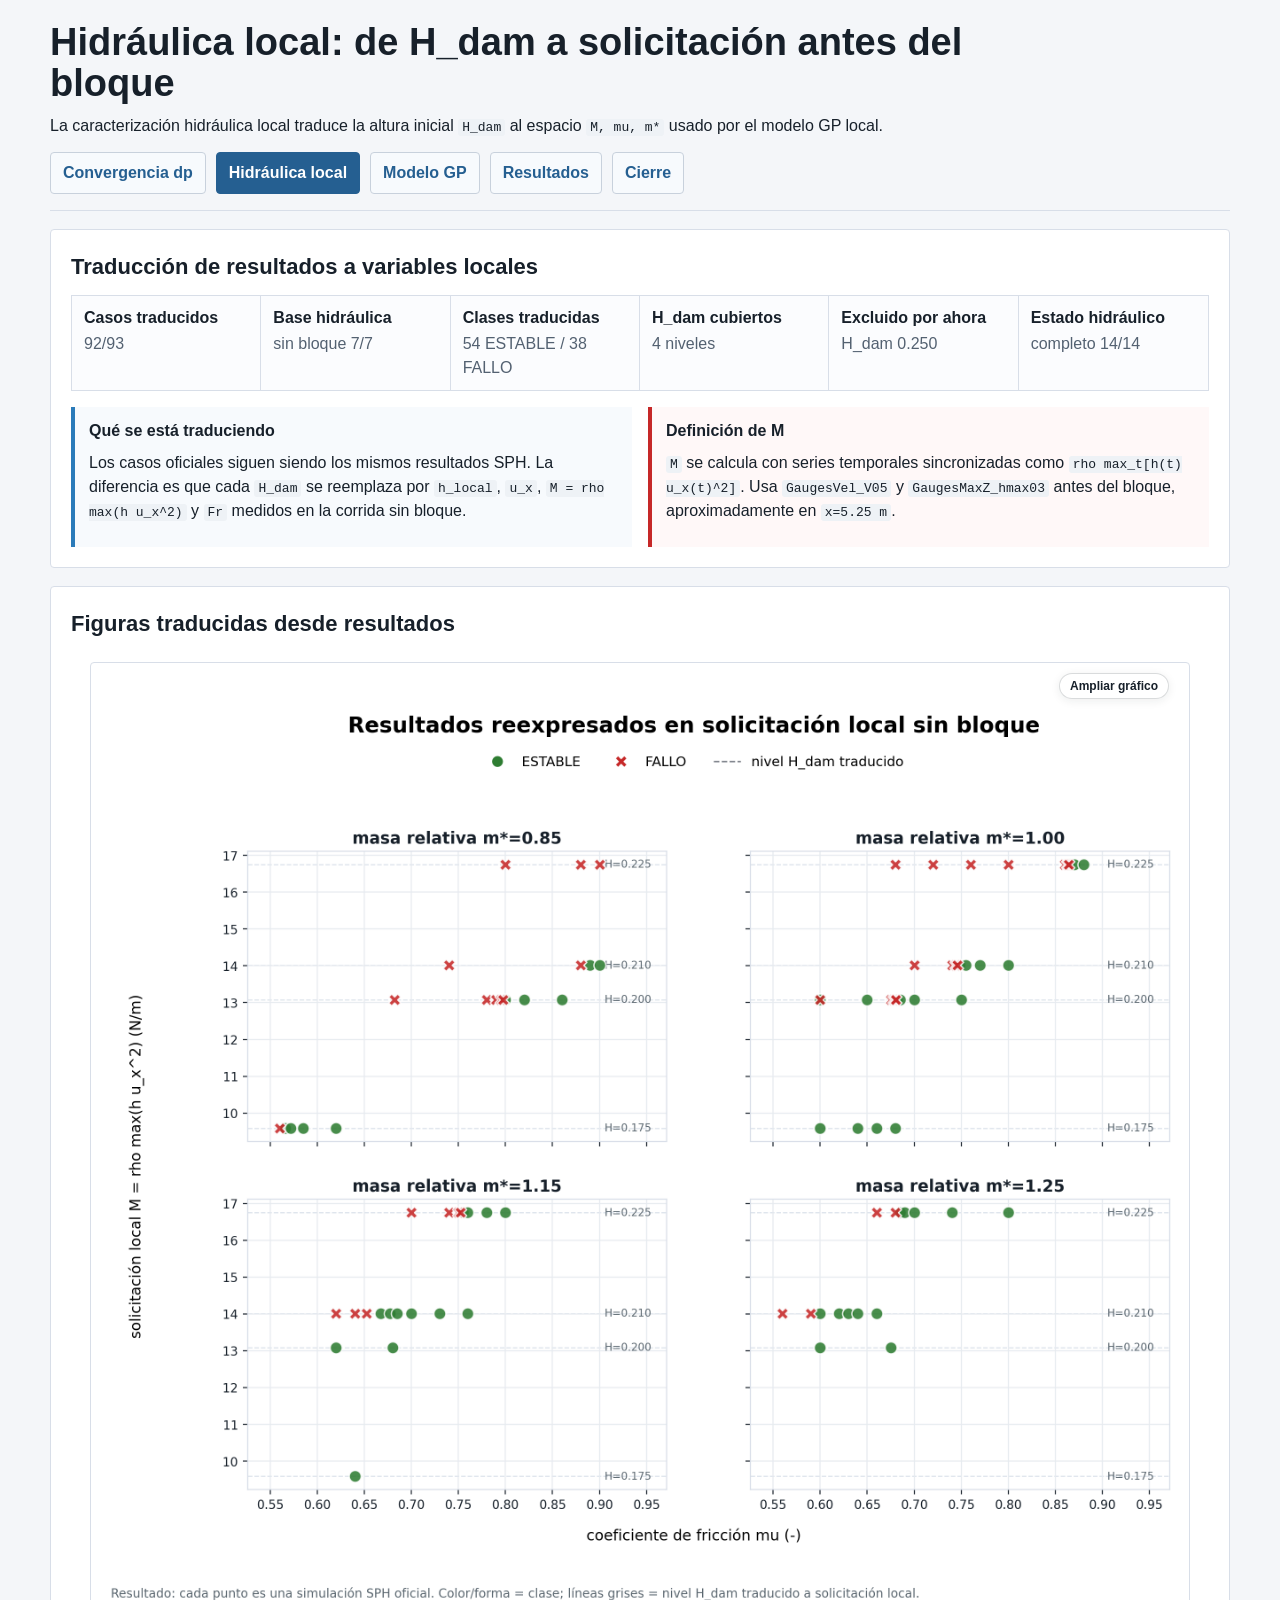
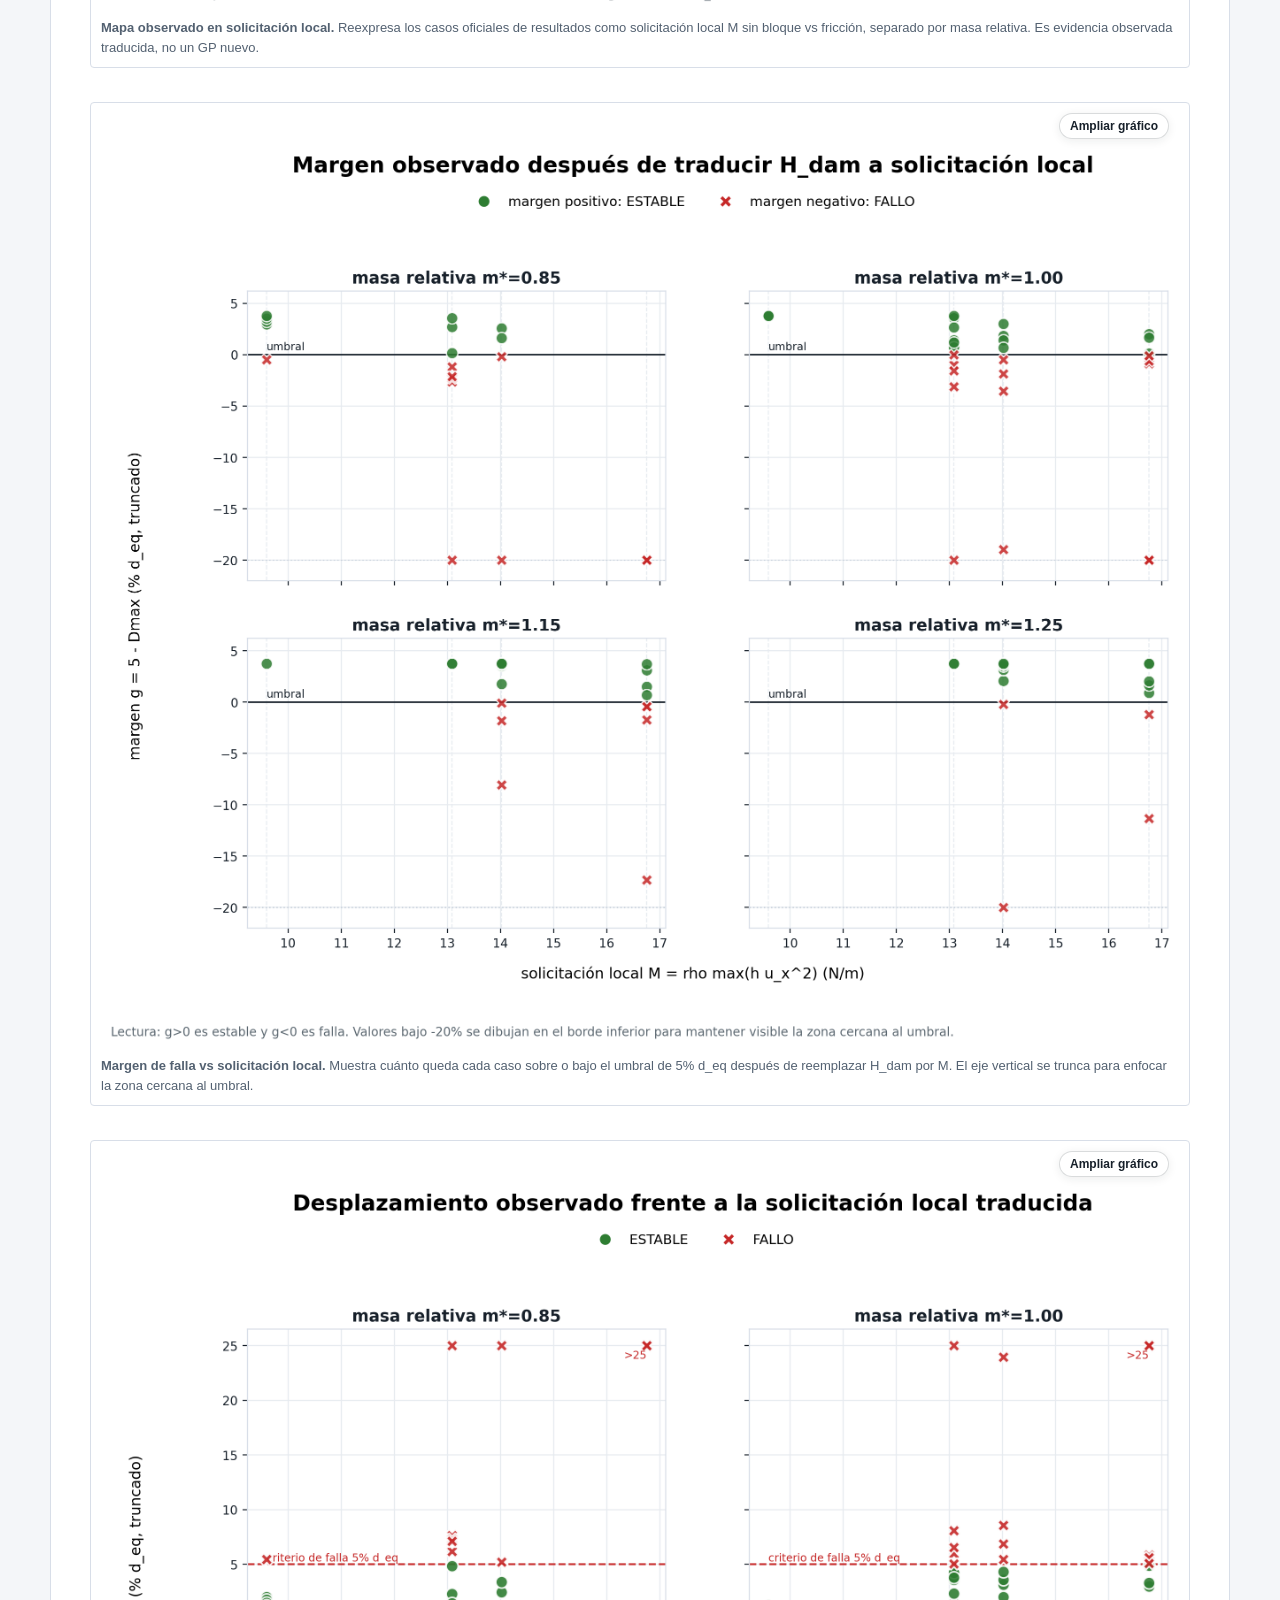
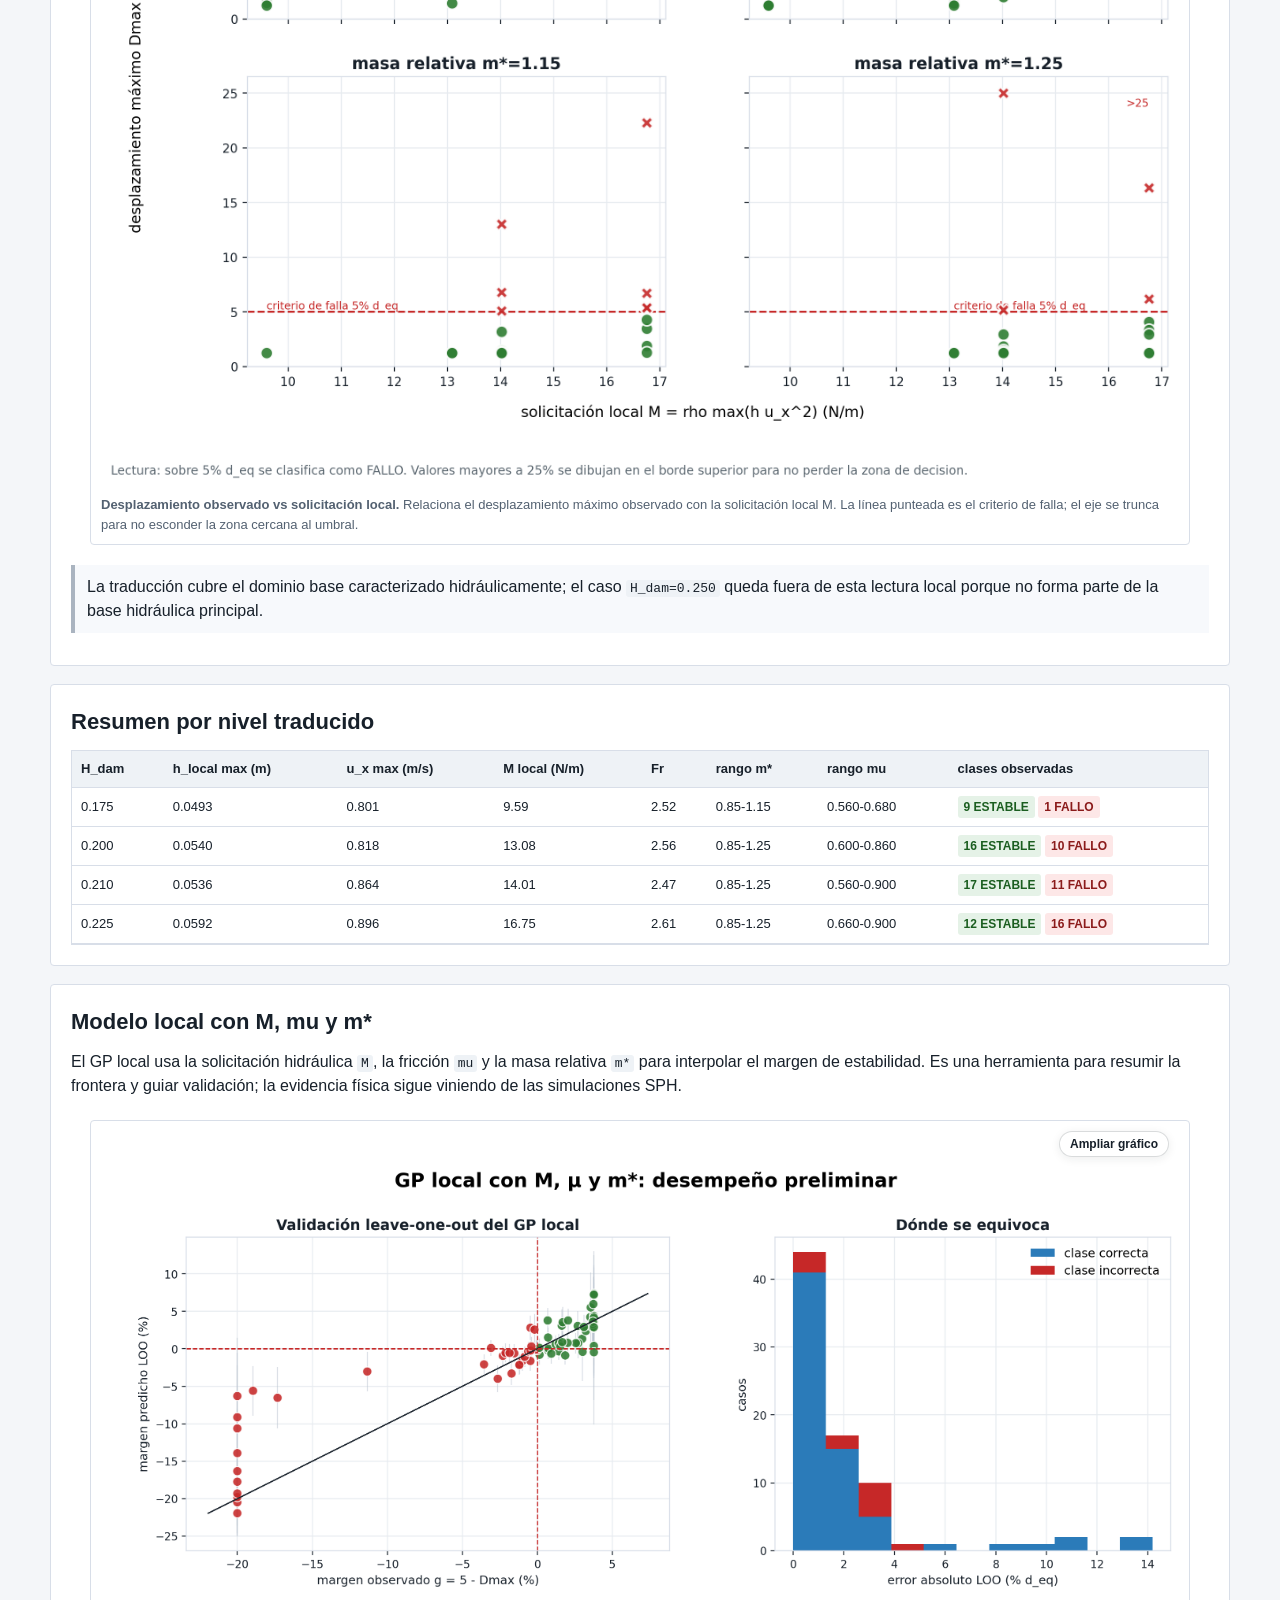
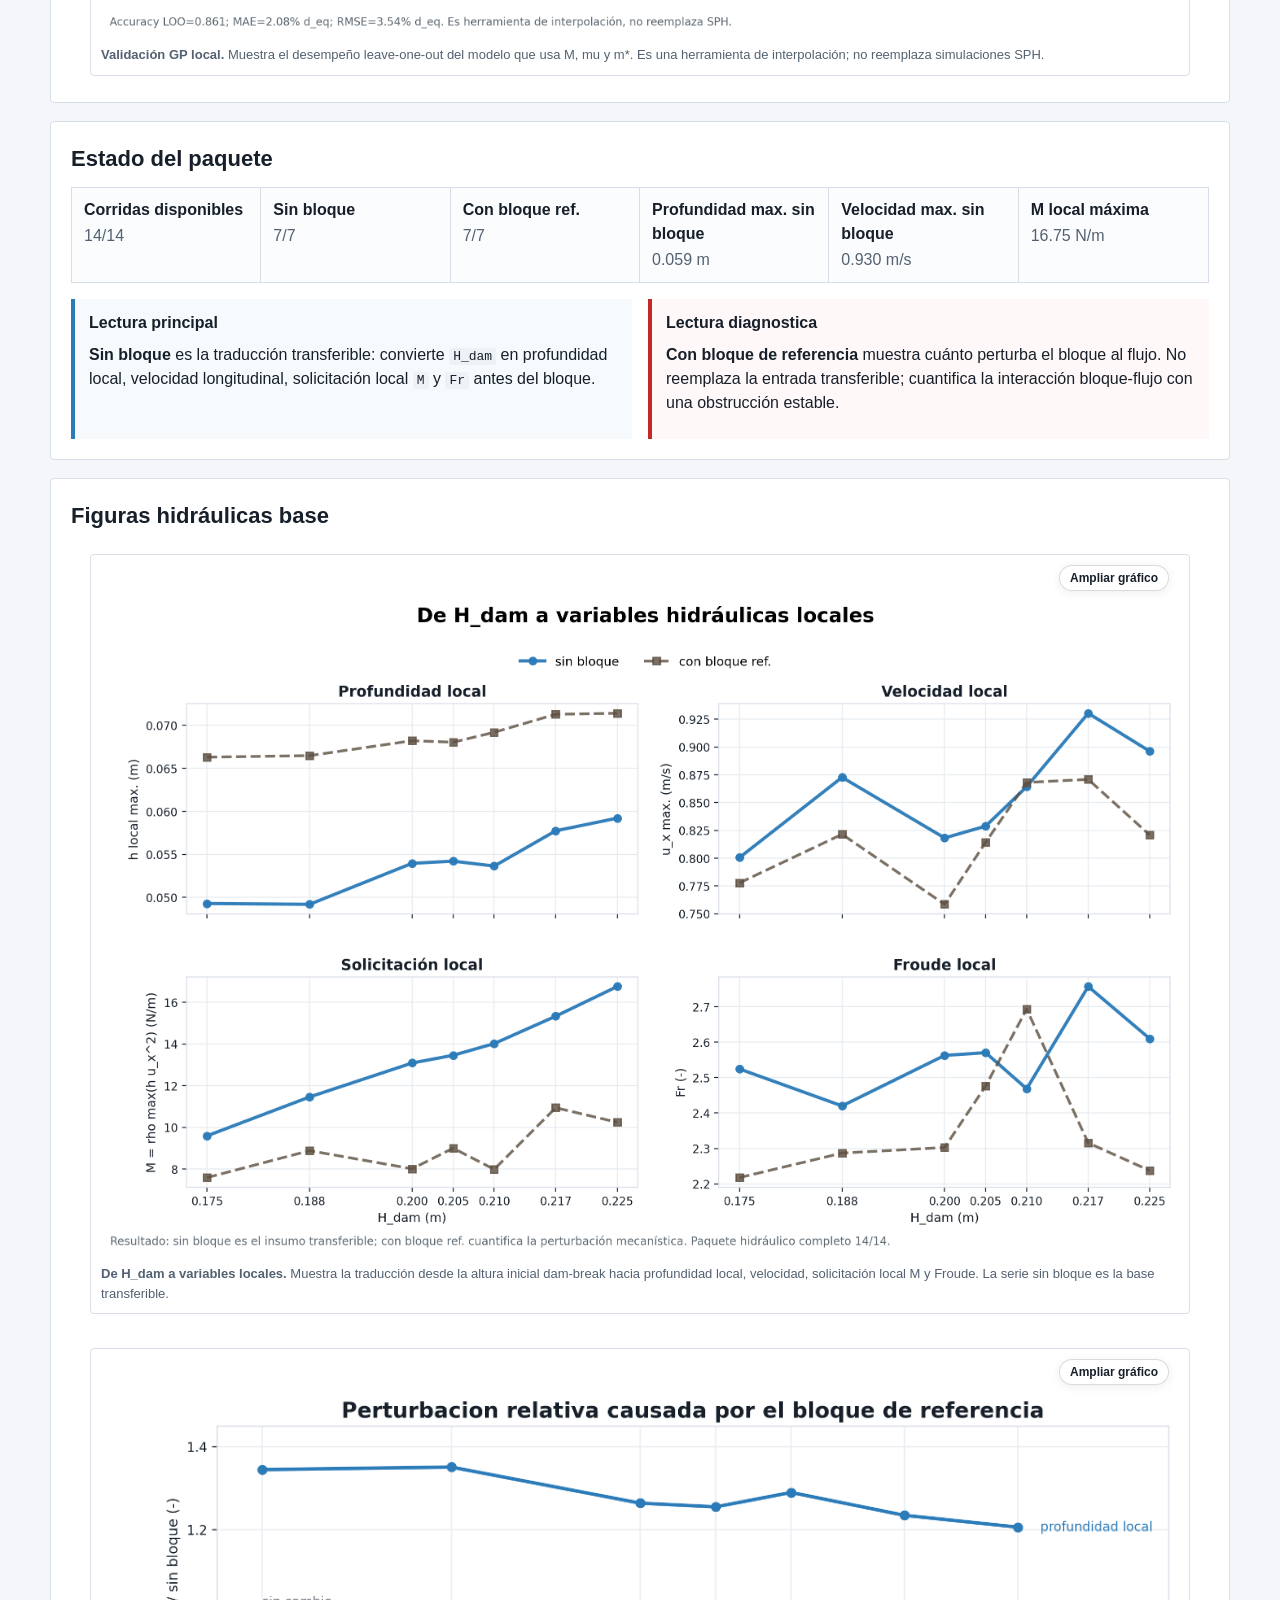
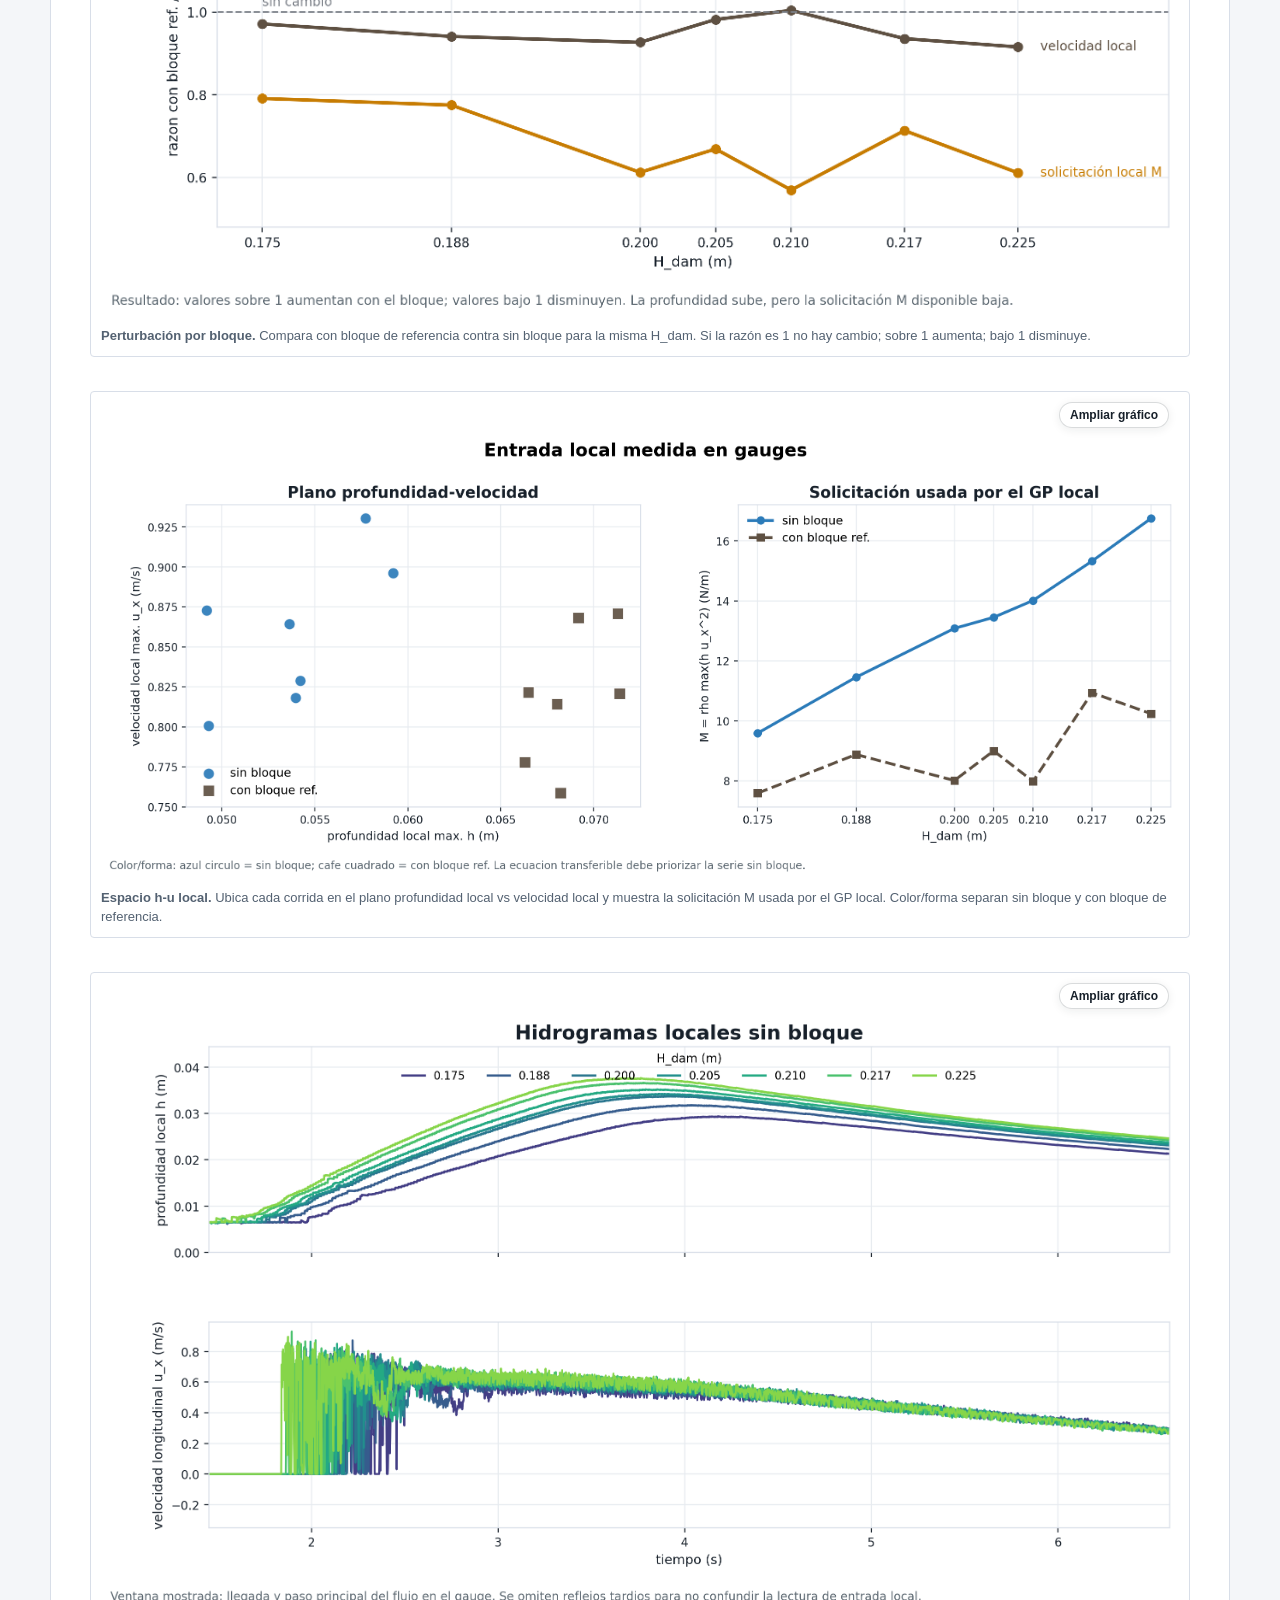
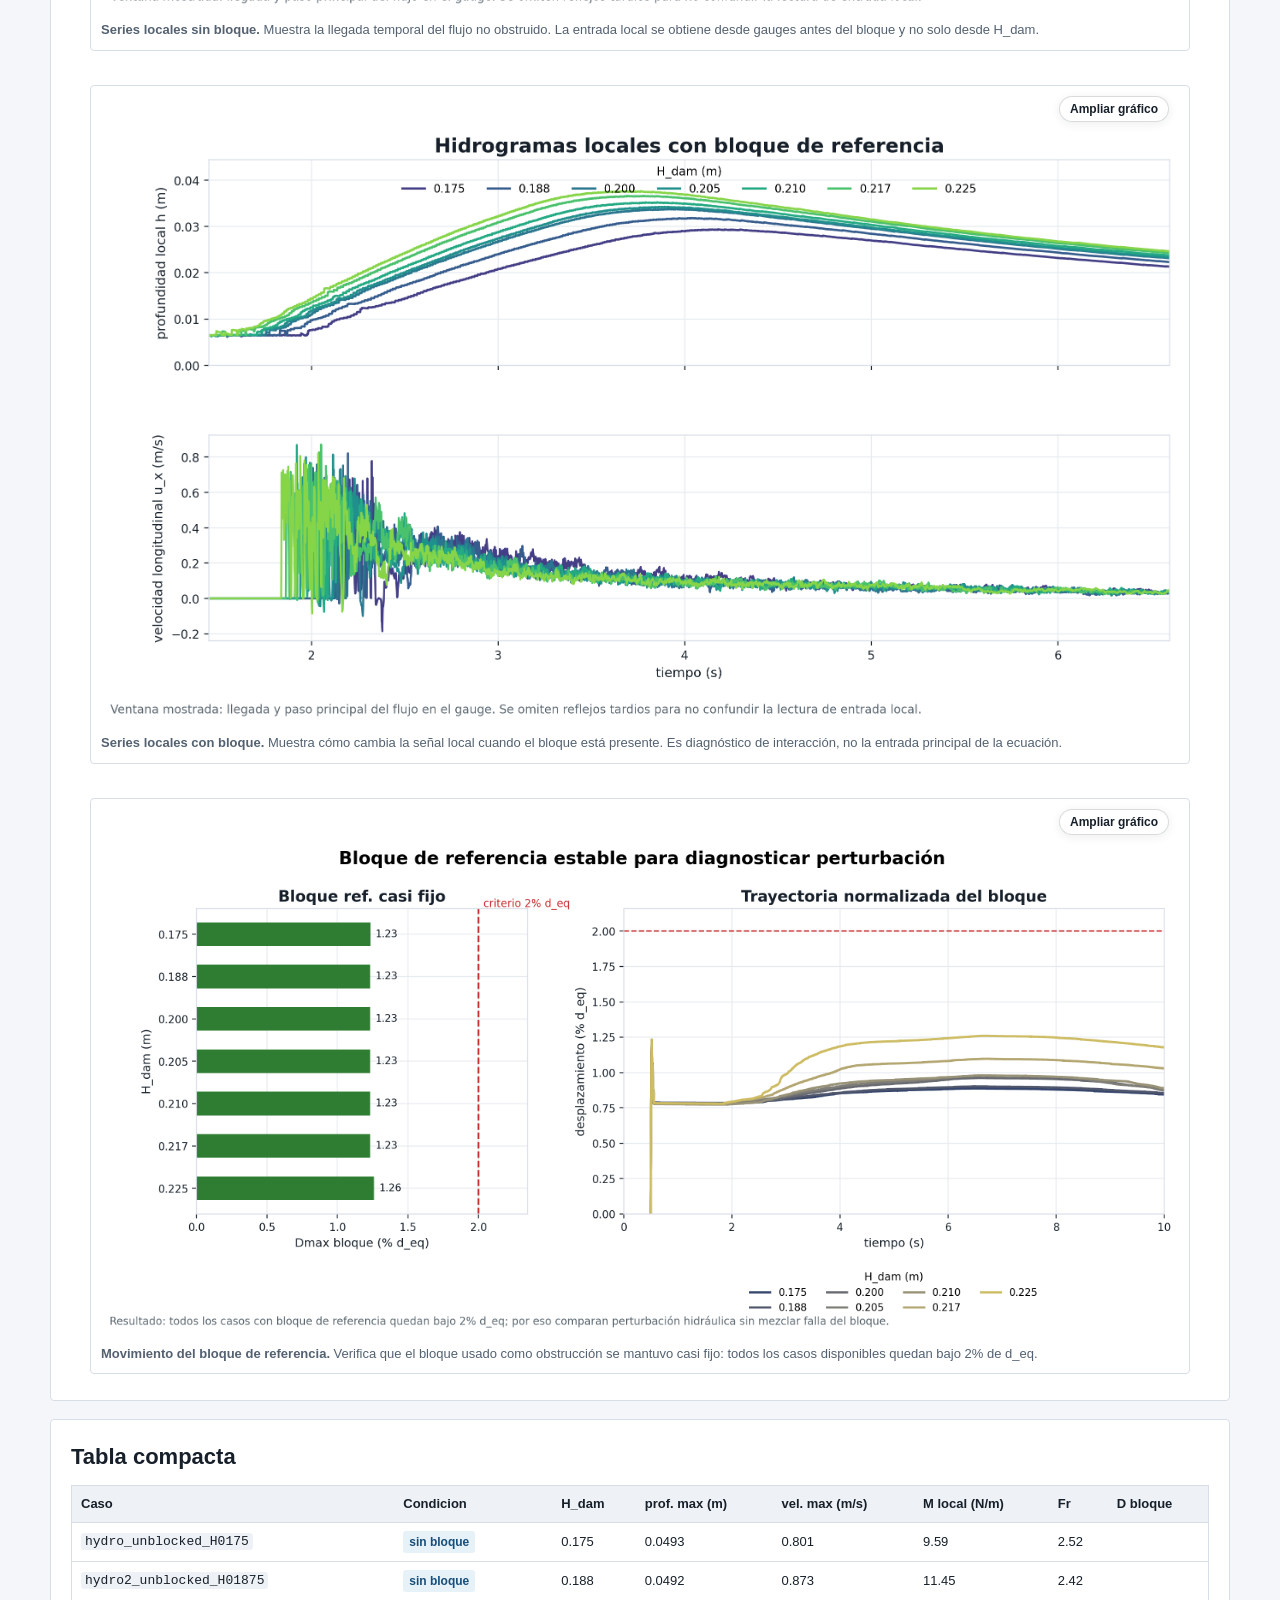
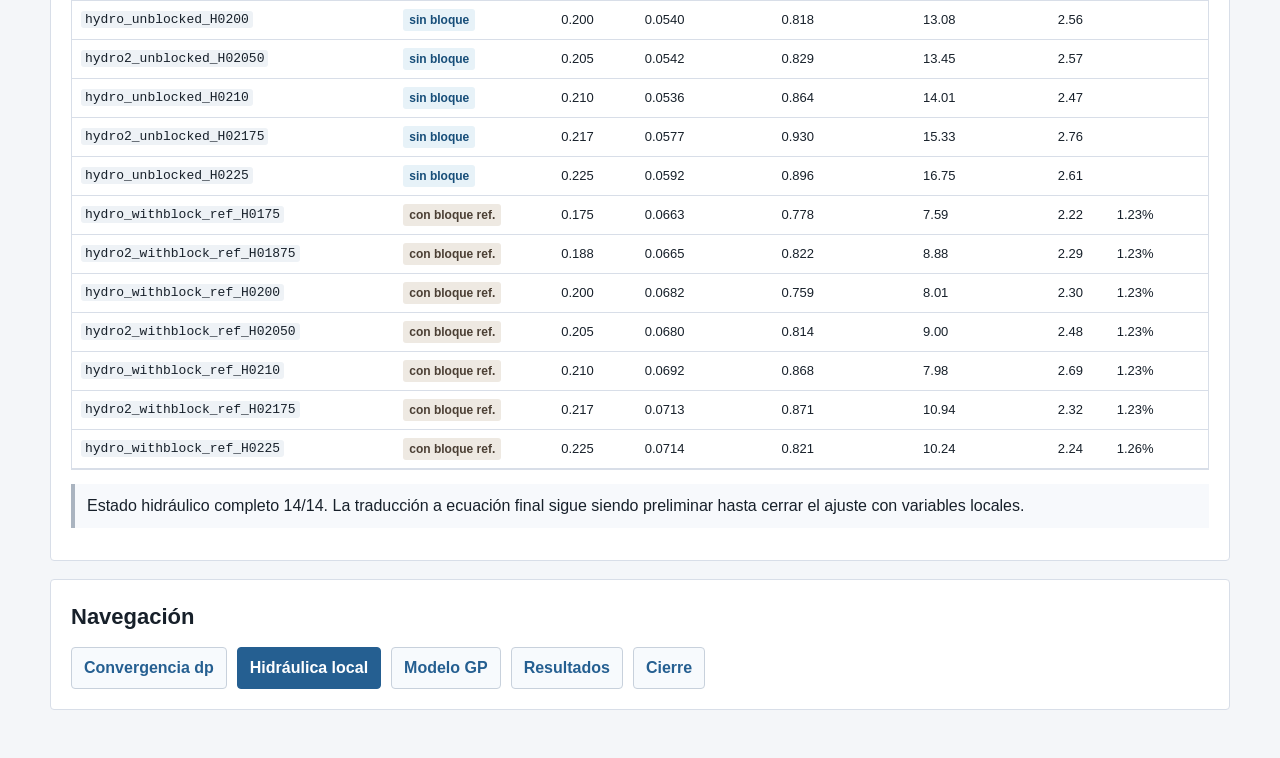
==== hidraulica-preliminar/index.html @ ed5e88a8 "Add dedicated GP model page" ====
<!doctype html>
<html lang="es">
<head>
  <meta charset="utf-8">
  <meta name="viewport" content="width=device-width, initial-scale=1">
  <title>Hidráulica local preliminar</title>
  <link rel="stylesheet" href="styles.css">
</head>
<body>
<main class="page">
  <header class="top">
    <h1>Hidráulica local: de H_dam a solicitación antes del bloque</h1>
    <p>La caracterización hidráulica local traduce la altura inicial <code>H_dam</code> al espacio <code>M, mu, m*</code> usado por el modelo GP local.</p>
    <nav class="site-nav" aria-label="Navegación entre páginas">
  <a href="../">Convergencia dp</a>
  <a href="../hidraulica-preliminar/" aria-current="page">Hidráulica local</a>
  <a href="../modelo-gp/">Modelo GP</a>
  <a href="../post-convergencia/">Resultados</a>
  <a href="../lo-que-viene/">Cierre</a>
</nav>
  </header>

  <section>
    <h2>Traducción de resultados a variables locales</h2>
    <dl class="cards">

      <div><dt>Casos traducidos</dt><dd>92/93</dd></div>
      <div><dt>Base hidráulica</dt><dd>sin bloque 7/7</dd></div>
      <div><dt>Clases traducidas</dt><dd>54 ESTABLE / 38 FALLO</dd></div>
      <div><dt>H_dam cubiertos</dt><dd>4 niveles</dd></div>
      <div><dt>Excluido por ahora</dt><dd>H_dam 0.250</dd></div>
      <div><dt>Estado hidráulico</dt><dd>completo 14/14</dd></div>

    </dl>
    <div class="split">
      <div class="callout">
        <h3>Qué se está traduciendo</h3>
        <p>Los casos oficiales siguen siendo los mismos resultados SPH. La diferencia es que cada <code>H_dam</code> se reemplaza por <code>h_local</code>, <code>u_x</code>, <code>M = rho max(h u_x^2)</code> y <code>Fr</code> medidos en la corrida sin bloque.</p>
      </div>
      <div class="callout warning">
        <h3>Definición de M</h3>
        <p><code>M</code> se calcula con series temporales sincronizadas como <code>rho max_t[h(t) u_x(t)^2]</code>. Usa <code>GaugesVel_V05</code> y <code>GaugesMaxZ_hmax03</code> antes del bloque, aproximadamente en <code>x=5.25 m</code>.</p>
      </div>
    </div>
  </section>

  <section>
    <h2>Figuras traducidas desde resultados</h2>
    <div class="figure-grid">
<figure class="zoomable-figure">
        <button class="figure-open" type="button" data-zoom-src="figures/07_translated_local_momentum_map.svg" data-zoom-title="Mapa observado en solicitación local" aria-label="Ampliar gráfico: Mapa observado en solicitación local">
          <img src="figures/07_translated_local_momentum_map.png" alt="Mapa observado en solicitación local">
          <span class="zoom-chip">Ampliar gráfico</span>
        </button>
        <figcaption><strong>Mapa observado en solicitación local.</strong> Reexpresa los casos oficiales de resultados como solicitación local M sin bloque vs fricción, separado por masa relativa. Es evidencia observada traducida, no un GP nuevo.</figcaption>
      </figure>
<figure class="zoomable-figure">
        <button class="figure-open" type="button" data-zoom-src="figures/08_translated_margin_vs_momentum.svg" data-zoom-title="Margen de falla vs solicitación local" aria-label="Ampliar gráfico: Margen de falla vs solicitación local">
          <img src="figures/08_translated_margin_vs_momentum.png" alt="Margen de falla vs solicitación local">
          <span class="zoom-chip">Ampliar gráfico</span>
        </button>
        <figcaption><strong>Margen de falla vs solicitación local.</strong> Muestra cuánto queda cada caso sobre o bajo el umbral de 5% d_eq después de reemplazar H_dam por M. El eje vertical se trunca para enfocar la zona cercana al umbral.</figcaption>
      </figure>
<figure class="zoomable-figure">
        <button class="figure-open" type="button" data-zoom-src="figures/09_translated_displacement_vs_local_forcing.svg" data-zoom-title="Desplazamiento observado vs solicitación local" aria-label="Ampliar gráfico: Desplazamiento observado vs solicitación local">
          <img src="figures/09_translated_displacement_vs_local_forcing.png" alt="Desplazamiento observado vs solicitación local">
          <span class="zoom-chip">Ampliar gráfico</span>
        </button>
        <figcaption><strong>Desplazamiento observado vs solicitación local.</strong> Relaciona el desplazamiento máximo observado con la solicitación local M. La línea punteada es el criterio de falla; el eje se trunca para no esconder la zona cercana al umbral.</figcaption>
      </figure>
    </div>
    <p class="note">La traducción cubre el dominio base caracterizado hidráulicamente; el caso <code>H_dam=0.250</code> queda fuera de esta lectura local porque no forma parte de la base hidráulica principal.</p>
  </section>

  <section>
    <h2>Resumen por nivel traducido</h2>
    <div class="table-wrap">
      <table>
        <thead>
          <tr>
            <th>H_dam</th><th>h_local max (m)</th><th>u_x max (m/s)</th><th>M local (N/m)</th><th>Fr</th><th>rango m*</th><th>rango mu</th><th>clases observadas</th>
          </tr>
        </thead>
        <tbody>
<tr><td>0.175</td><td>0.0493</td><td>0.801</td><td>9.59</td><td>2.52</td><td>0.85-1.15</td><td>0.560-0.680</td><td><span class='pill stable'>9 ESTABLE</span> <span class='pill failure'>1 FALLO</span></td></tr>
<tr><td>0.200</td><td>0.0540</td><td>0.818</td><td>13.08</td><td>2.56</td><td>0.85-1.25</td><td>0.600-0.860</td><td><span class='pill stable'>16 ESTABLE</span> <span class='pill failure'>10 FALLO</span></td></tr>
<tr><td>0.210</td><td>0.0536</td><td>0.864</td><td>14.01</td><td>2.47</td><td>0.85-1.25</td><td>0.560-0.900</td><td><span class='pill stable'>17 ESTABLE</span> <span class='pill failure'>11 FALLO</span></td></tr>
<tr><td>0.225</td><td>0.0592</td><td>0.896</td><td>16.75</td><td>2.61</td><td>0.85-1.25</td><td>0.660-0.900</td><td><span class='pill stable'>12 ESTABLE</span> <span class='pill failure'>16 FALLO</span></td></tr>
        </tbody>
      </table>
    </div>
  </section>

  <section>
    <h2>Modelo local con M, mu y m*</h2>
    <p>El GP local usa la solicitación hidráulica <code>M</code>, la fricción <code>mu</code> y la masa relativa <code>m*</code> para interpolar el margen de estabilidad. Es una herramienta para resumir la frontera y guiar validación; la evidencia física sigue viniendo de las simulaciones SPH.</p>
    <div class="figure-grid">
<figure class="zoomable-figure">
        <button class="figure-open" type="button" data-zoom-src="figures/10_validacion_gp_local.svg" data-zoom-title="Validación GP local" aria-label="Ampliar gráfico: Validación GP local">
          <img src="figures/10_validacion_gp_local.png" alt="Validación GP local">
          <span class="zoom-chip">Ampliar gráfico</span>
        </button>
        <figcaption><strong>Validación GP local.</strong> Muestra el desempeño leave-one-out del modelo que usa M, mu y m*. Es una herramienta de interpolación; no reemplaza simulaciones SPH.</figcaption>
      </figure>
    </div>
  </section>

  <section>
    <h2>Estado del paquete</h2>
    <dl class="cards">

      <div><dt>Corridas disponibles</dt><dd>14/14</dd></div>
      <div><dt>Sin bloque</dt><dd>7/7</dd></div>
      <div><dt>Con bloque ref.</dt><dd>7/7</dd></div>
      <div><dt>Profundidad max. sin bloque</dt><dd>0.059 m</dd></div>
      <div><dt>Velocidad max. sin bloque</dt><dd>0.930 m/s</dd></div>
      <div><dt>M local máxima</dt><dd>16.75 N/m</dd></div>

    </dl>
    <div class="split">
      <div class="callout">
        <h3>Lectura principal</h3>
        <p><strong>Sin bloque</strong> es la traducción transferible: convierte <code>H_dam</code> en profundidad local, velocidad longitudinal, solicitación local <code>M</code> y <code>Fr</code> antes del bloque.</p>
      </div>
      <div class="callout warning">
        <h3>Lectura diagnostica</h3>
        <p><strong>Con bloque de referencia</strong> muestra cuánto perturba el bloque al flujo. No reemplaza la entrada transferible; cuantifica la interacción bloque-flujo con una obstrucción estable.</p>
      </div>
    </div>
  </section>

  <section>
    <h2>Figuras hidráulicas base</h2>
    <div class="figure-grid">
<figure class="zoomable-figure">
        <button class="figure-open" type="button" data-zoom-src="figures/01_local_variables_by_h.svg" data-zoom-title="De H_dam a variables locales" aria-label="Ampliar gráfico: De H_dam a variables locales">
          <img src="figures/01_local_variables_by_h.png" alt="De H_dam a variables locales">
          <span class="zoom-chip">Ampliar gráfico</span>
        </button>
        <figcaption><strong>De H_dam a variables locales.</strong> Muestra la traducción desde la altura inicial dam-break hacia profundidad local, velocidad, solicitación local M y Froude. La serie sin bloque es la base transferible.</figcaption>
      </figure>
<figure class="zoomable-figure">
        <button class="figure-open" type="button" data-zoom-src="figures/02_with_block_ratios.svg" data-zoom-title="Perturbación por bloque" aria-label="Ampliar gráfico: Perturbación por bloque">
          <img src="figures/02_with_block_ratios.png" alt="Perturbación por bloque">
          <span class="zoom-chip">Ampliar gráfico</span>
        </button>
        <figcaption><strong>Perturbación por bloque.</strong> Compara con bloque de referencia contra sin bloque para la misma H_dam. Si la razón es 1 no hay cambio; sobre 1 aumenta; bajo 1 disminuye.</figcaption>
      </figure>
<figure class="zoomable-figure">
        <button class="figure-open" type="button" data-zoom-src="figures/03_local_feature_space.svg" data-zoom-title="Espacio h-u local" aria-label="Ampliar gráfico: Espacio h-u local">
          <img src="figures/03_local_feature_space.png" alt="Espacio h-u local">
          <span class="zoom-chip">Ampliar gráfico</span>
        </button>
        <figcaption><strong>Espacio h-u local.</strong> Ubica cada corrida en el plano profundidad local vs velocidad local y muestra la solicitación M usada por el GP local. Color/forma separan sin bloque y con bloque de referencia.</figcaption>
      </figure>
<figure class="zoomable-figure">
        <button class="figure-open" type="button" data-zoom-src="figures/04_unblocked_hydrographs.svg" data-zoom-title="Series locales sin bloque" aria-label="Ampliar gráfico: Series locales sin bloque">
          <img src="figures/04_unblocked_hydrographs.png" alt="Series locales sin bloque">
          <span class="zoom-chip">Ampliar gráfico</span>
        </button>
        <figcaption><strong>Series locales sin bloque.</strong> Muestra la llegada temporal del flujo no obstruido. La entrada local se obtiene desde gauges antes del bloque y no solo desde H_dam.</figcaption>
      </figure>
<figure class="zoomable-figure">
        <button class="figure-open" type="button" data-zoom-src="figures/05_with_block_hydrographs.svg" data-zoom-title="Series locales con bloque" aria-label="Ampliar gráfico: Series locales con bloque">
          <img src="figures/05_with_block_hydrographs.png" alt="Series locales con bloque">
          <span class="zoom-chip">Ampliar gráfico</span>
        </button>
        <figcaption><strong>Series locales con bloque.</strong> Muestra cómo cambia la señal local cuando el bloque está presente. Es diagnóstico de interacción, no la entrada principal de la ecuación.</figcaption>
      </figure>
<figure class="zoomable-figure">
        <button class="figure-open" type="button" data-zoom-src="figures/06_block_reference_motion.svg" data-zoom-title="Movimiento del bloque de referencia" aria-label="Ampliar gráfico: Movimiento del bloque de referencia">
          <img src="figures/06_block_reference_motion.png" alt="Movimiento del bloque de referencia">
          <span class="zoom-chip">Ampliar gráfico</span>
        </button>
        <figcaption><strong>Movimiento del bloque de referencia.</strong> Verifica que el bloque usado como obstrucción se mantuvo casi fijo: todos los casos disponibles quedan bajo 2% de d_eq.</figcaption>
      </figure>
    </div>
  </section>

  <section>
    <h2>Tabla compacta</h2>
    <div class="table-wrap">
      <table>
        <thead>
          <tr>
            <th>Caso</th><th>Condicion</th><th>H_dam</th><th>prof. max (m)</th><th>vel. max (m/s)</th><th>M local (N/m)</th><th>Fr</th><th>D bloque</th>
          </tr>
        </thead>
        <tbody>
<tr><td><code>hydro_unblocked_H0175</code></td><td><span class='pill water'>sin bloque</span></td><td>0.175</td><td>0.0493</td><td>0.801</td><td>9.59</td><td>2.52</td><td></td></tr>
<tr><td><code>hydro2_unblocked_H01875</code></td><td><span class='pill water'>sin bloque</span></td><td>0.188</td><td>0.0492</td><td>0.873</td><td>11.45</td><td>2.42</td><td></td></tr>
<tr><td><code>hydro_unblocked_H0200</code></td><td><span class='pill water'>sin bloque</span></td><td>0.200</td><td>0.0540</td><td>0.818</td><td>13.08</td><td>2.56</td><td></td></tr>
<tr><td><code>hydro2_unblocked_H02050</code></td><td><span class='pill water'>sin bloque</span></td><td>0.205</td><td>0.0542</td><td>0.829</td><td>13.45</td><td>2.57</td><td></td></tr>
<tr><td><code>hydro_unblocked_H0210</code></td><td><span class='pill water'>sin bloque</span></td><td>0.210</td><td>0.0536</td><td>0.864</td><td>14.01</td><td>2.47</td><td></td></tr>
<tr><td><code>hydro2_unblocked_H02175</code></td><td><span class='pill water'>sin bloque</span></td><td>0.217</td><td>0.0577</td><td>0.930</td><td>15.33</td><td>2.76</td><td></td></tr>
<tr><td><code>hydro_unblocked_H0225</code></td><td><span class='pill water'>sin bloque</span></td><td>0.225</td><td>0.0592</td><td>0.896</td><td>16.75</td><td>2.61</td><td></td></tr>
<tr><td><code>hydro_withblock_ref_H0175</code></td><td><span class='pill boulder'>con bloque ref.</span></td><td>0.175</td><td>0.0663</td><td>0.778</td><td>7.59</td><td>2.22</td><td>1.23%</td></tr>
<tr><td><code>hydro2_withblock_ref_H01875</code></td><td><span class='pill boulder'>con bloque ref.</span></td><td>0.188</td><td>0.0665</td><td>0.822</td><td>8.88</td><td>2.29</td><td>1.23%</td></tr>
<tr><td><code>hydro_withblock_ref_H0200</code></td><td><span class='pill boulder'>con bloque ref.</span></td><td>0.200</td><td>0.0682</td><td>0.759</td><td>8.01</td><td>2.30</td><td>1.23%</td></tr>
<tr><td><code>hydro2_withblock_ref_H02050</code></td><td><span class='pill boulder'>con bloque ref.</span></td><td>0.205</td><td>0.0680</td><td>0.814</td><td>9.00</td><td>2.48</td><td>1.23%</td></tr>
<tr><td><code>hydro_withblock_ref_H0210</code></td><td><span class='pill boulder'>con bloque ref.</span></td><td>0.210</td><td>0.0692</td><td>0.868</td><td>7.98</td><td>2.69</td><td>1.23%</td></tr>
<tr><td><code>hydro2_withblock_ref_H02175</code></td><td><span class='pill boulder'>con bloque ref.</span></td><td>0.217</td><td>0.0713</td><td>0.871</td><td>10.94</td><td>2.32</td><td>1.23%</td></tr>
<tr><td><code>hydro_withblock_ref_H0225</code></td><td><span class='pill boulder'>con bloque ref.</span></td><td>0.225</td><td>0.0714</td><td>0.821</td><td>10.24</td><td>2.24</td><td>1.26%</td></tr>
        </tbody>
      </table>
    </div>
    <p class="note">Estado hidráulico completo 14/14. La traducción a ecuación final sigue siendo preliminar hasta cerrar el ajuste con variables locales.</p>
  </section>

  <section class="footer-nav">
    <h2>Navegación</h2>
    <nav class="site-nav" aria-label="Navegación entre páginas">
  <a href="../">Convergencia dp</a>
  <a href="../hidraulica-preliminar/" aria-current="page">Hidráulica local</a>
  <a href="../modelo-gp/">Modelo GP</a>
  <a href="../post-convergencia/">Resultados</a>
  <a href="../lo-que-viene/">Cierre</a>
</nav>
  </section>
</main>


<div class="zoom-modal" id="figureZoom" role="dialog" aria-modal="true" aria-hidden="true" aria-label="Gráfico ampliado">
  <div class="zoom-modal__panel">
    <div class="zoom-modal__bar">
      <p id="figureZoomTitle">Gráfico ampliado</p>
      <div class="zoom-controls" aria-label="Controles de zoom">
        <button type="button" data-zoom-action="out" aria-label="Alejar">-</button>
        <button type="button" data-zoom-action="reset" aria-label="Restablecer zoom">100%</button>
        <button type="button" data-zoom-action="in" aria-label="Acercar">+</button>
        <button type="button" data-zoom-action="close" aria-label="Cerrar visor">Cerrar</button>
      </div>
    </div>
    <div class="zoom-modal__stage">
      <img id="figureZoomImage" alt="" src="[data-uri]">
    </div>
    <p class="zoom-help">Rueda/trackpad para zoom, arrastrar para mover, doble clic para acercar, Esc para cerrar.</p>
  </div>
</div>


<script>
(() => {
  const modal = document.getElementById("figureZoom");
  const img = document.getElementById("figureZoomImage");
  const title = document.getElementById("figureZoomTitle");
  if (!modal || !img || !title) return;

  let scale = 1;
  let panX = 0;
  let panY = 0;
  let dragging = false;
  let startX = 0;
  let startY = 0;
  let originX = 0;
  let originY = 0;

  const clampScale = (value) => Math.min(6, Math.max(0.75, value));
  const applyTransform = () => {
    img.style.transform = `translate(${panX}px, ${panY}px) scale(${scale})`;
    modal.dataset.zoomed = scale > 1.01 ? "true" : "false";
  };
  const resetZoom = () => {
    scale = 1;
    panX = 0;
    panY = 0;
    applyTransform();
  };
  const zoomBy = (factor) => {
    scale = clampScale(scale * factor);
    if (scale <= 1.01) {
      panX = 0;
      panY = 0;
    }
    applyTransform();
  };
  const openZoom = (button) => {
    const src = button.dataset.zoomSrc || button.querySelector("img")?.src;
    const label = button.dataset.zoomTitle || button.querySelector("img")?.alt || "Gráfico ampliado";
    if (!src) return;
    img.src = src;
    img.alt = label;
    title.textContent = label;
    resetZoom();
    modal.classList.add("is-open");
    modal.setAttribute("aria-hidden", "false");
    document.body.classList.add("modal-open");
    modal.querySelector('[data-zoom-action="close"]')?.focus();
  };
  const closeZoom = () => {
    modal.classList.remove("is-open");
    modal.setAttribute("aria-hidden", "true");
    document.body.classList.remove("modal-open");
    img.src = "[data-uri]";
  };

  document.querySelectorAll(".figure-open").forEach((button) => {
    button.addEventListener("click", () => openZoom(button));
  });
  modal.addEventListener("click", (event) => {
    if (event.target === modal) closeZoom();
  });
  modal.querySelectorAll("[data-zoom-action]").forEach((button) => {
    button.addEventListener("click", () => {
      const action = button.dataset.zoomAction;
      if (action === "in") zoomBy(1.25);
      if (action === "out") zoomBy(0.8);
      if (action === "reset") resetZoom();
      if (action === "close") closeZoom();
    });
  });
  modal.addEventListener("wheel", (event) => {
    if (!modal.classList.contains("is-open")) return;
    event.preventDefault();
    zoomBy(event.deltaY < 0 ? 1.12 : 0.9);
  }, { passive: false });
  img.addEventListener("dblclick", () => {
    if (scale < 1.5) zoomBy(2);
    else resetZoom();
  });
  img.addEventListener("pointerdown", (event) => {
    if (scale <= 1.01) return;
    dragging = true;
    startX = event.clientX;
    startY = event.clientY;
    originX = panX;
    originY = panY;
    img.setPointerCapture(event.pointerId);
  });
  img.addEventListener("pointermove", (event) => {
    if (!dragging) return;
    panX = originX + event.clientX - startX;
    panY = originY + event.clientY - startY;
    applyTransform();
  });
  img.addEventListener("pointerup", () => { dragging = false; });
  img.addEventListener("pointercancel", () => { dragging = false; });
  window.addEventListener("keydown", (event) => {
    if (!modal.classList.contains("is-open")) return;
    if (event.key === "Escape") closeZoom();
    if (event.key === "+" || event.key === "=") zoomBy(1.25);
    if (event.key === "-" || event.key === "_") zoomBy(0.8);
    if (event.key === "0") resetZoom();
  });
})();
</script>

</body>
</html>
---- hidraulica-preliminar/styles.css ----
:root {
  --ink: #17202a;
  --muted: #536171;
  --line: #d8dee8;
  --bg: #f4f6f9;
  --paper: #ffffff;
  --water: #2b7bb9;
  --water-soft: #e7f2f8;
  --boulder: #5e5042;
  --boulder-soft: #eee9e2;
  --sand: #b59a63;
  --green: #2e7d32;
  --red: #c62828;
  --gray: #7a7f87;
}
* { box-sizing: border-box; }
body {
  margin: 0;
  font-family: Arial, Helvetica, sans-serif;
  color: var(--ink);
  background: var(--bg);
  line-height: 1.5;
  overflow-x: hidden;
}
.page {
  width: min(1180px, calc(100% - 32px));
  margin: 0 auto;
  padding: 22px 0 48px;
}
.top {
  border-bottom: 1px solid var(--line);
  padding-bottom: 16px;
  margin-bottom: 14px;
}
.meta {
  margin: 0 0 6px;
  color: var(--muted);
  font-size: 13px;
  text-transform: uppercase;
  letter-spacing: .04em;
}
h1 {
  margin: 0 0 10px;
  font-size: 38px;
  line-height: 1.08;
  max-width: 930px;
  overflow-wrap: anywhere;
}
h2 { font-size: 22px; margin: 0 0 12px; }
h3 { font-size: 16px; margin: 0 0 8px; }
p {
  margin: 0 0 12px;
  overflow-wrap: anywhere;
}
a { color: #255f91; text-underline-offset: 2px; }
code {
  background: #eef2f6;
  padding: 1px 4px;
  border-radius: 3px;
  overflow-wrap: anywhere;
  word-break: break-word;
}
section {
  background: var(--paper);
  border: 1px solid var(--line);
  border-radius: 4px;
  padding: 20px;
  margin: 18px 0;
}
.site-nav {
  display: flex;
  flex-wrap: wrap;
  gap: 10px;
  margin: 14px 0 0;
}
.site-nav a {
  display: inline-block;
  border: 1px solid #c8d1dc;
  background: #f7fafd;
  color: #255f91;
  border-radius: 4px;
  padding: 8px 12px;
  text-decoration: none;
  font-weight: 700;
}
.site-nav a[aria-current="page"] {
  background: #255f91;
  color: white;
  border-color: #255f91;
}
.footer-nav {
  margin-bottom: 0;
}
.cards {
  display: grid;
  grid-template-columns: repeat(6, minmax(0, 1fr));
  gap: 0;
  margin: 0 0 16px;
  border: 1px solid var(--line);
  background: #fbfcfe;
}
.cards div {
  padding: 10px 12px;
  border-right: 1px solid var(--line);
}
.cards div:last-child { border-right: 0; }
dt { font-weight: 700; }
dt, dd { overflow-wrap: anywhere; }
dd { margin: 2px 0 0; color: var(--muted); }
.split {
  display: grid;
  grid-template-columns: minmax(0, 1fr) minmax(0, 1fr);
  gap: 16px;
}
.callout {
  border-left: 4px solid var(--water);
  background: #f7fafd;
  padding: 12px 14px;
}
.callout.warning { border-left-color: var(--red); background: #fff8f8; }
.figure-grid {
  display: grid;
  grid-template-columns: minmax(0, 1fr);
  gap: 18px;
  justify-items: center;
}
figure {
  width: min(1100px, 100%);
  margin: 10px 0 6px;
  border: 1px solid var(--line);
  background: white;
  padding: 10px;
  border-radius: 4px;
}
.figure-open {
  position: relative;
  display: block;
  width: 100%;
  padding: 32px 0 0;
  border: 0;
  background: transparent;
  cursor: zoom-in;
}
.figure-open img {
  display: block;
  width: 100%;
  height: auto;
}
.figure-open:focus-visible {
  outline: 3px solid #255f91;
  outline-offset: 4px;
}
.zoom-chip {
  position: absolute;
  right: 10px;
  top: 0;
  border: 1px solid rgba(23, 32, 42, .16);
  background: rgba(255, 255, 255, .92);
  color: var(--ink);
  border-radius: 999px;
  padding: 5px 10px;
  font-size: 12px;
  font-weight: 700;
  box-shadow: 0 2px 10px rgba(23, 32, 42, .08);
}
figcaption {
  color: var(--muted);
  font-size: 13px;
  margin-top: 8px;
  overflow-wrap: anywhere;
}
.table-wrap { overflow-x: auto; border: 1px solid var(--line); }
table { width: 100%; border-collapse: collapse; font-size: 13px; }
th, td { border-bottom: 1px solid var(--line); padding: 8px 9px; text-align: left; }
th { background: #eef2f6; }
.pill {
  display: inline-block;
  border-radius: 3px;
  padding: 2px 6px;
  font-weight: 700;
  font-size: 12px;
  white-space: nowrap;
}
.pill.water { color: #174e79; background: var(--water-soft); }
.pill.boulder { color: #4b3f34; background: var(--boulder-soft); }
.pill.stable { color: #1b5e20; background: #e5f2e7; }
.pill.failure { color: #8b1b1b; background: #fde7e7; }
.note {
  border-left: 4px solid #aab4c0;
  background: #f7f9fc;
  padding: 10px 12px;
  margin-top: 14px;
}
body.modal-open { overflow: hidden; }
.zoom-modal {
  position: fixed;
  inset: 0;
  z-index: 50;
  display: none;
  align-items: center;
  justify-content: center;
  padding: 20px;
  background: rgba(13, 20, 29, .78);
}
.zoom-modal.is-open { display: flex; }
.zoom-modal__panel {
  width: min(1440px, 100%);
  max-height: min(900px, calc(100vh - 40px));
  display: grid;
  grid-template-rows: auto minmax(0, 1fr) auto;
  border: 1px solid rgba(255, 255, 255, .2);
  border-radius: 6px;
  background: #fbfcfe;
  box-shadow: 0 24px 70px rgba(0, 0, 0, .32);
  overflow: hidden;
}
.zoom-modal__bar {
  display: flex;
  align-items: center;
  justify-content: space-between;
  gap: 16px;
  padding: 10px 12px;
  border-bottom: 1px solid var(--line);
  background: #ffffff;
}
.zoom-modal__bar p { margin: 0; font-weight: 700; }
.zoom-controls {
  display: flex;
  gap: 6px;
  align-items: center;
  flex-wrap: wrap;
}
.zoom-controls button {
  border: 1px solid #c8d1dc;
  background: #f5f7fa;
  color: var(--ink);
  border-radius: 4px;
  padding: 6px 9px;
  font-weight: 700;
  cursor: pointer;
}
.zoom-controls button:hover,
.zoom-controls button:focus-visible { background: #e8eef5; }
.zoom-modal__stage {
  min-height: 260px;
  overflow: hidden;
  display: grid;
  place-items: center;
  background:
    linear-gradient(90deg, rgba(216,222,232,.45) 1px, transparent 1px),
    linear-gradient(0deg, rgba(216,222,232,.45) 1px, transparent 1px),
    #f6f8fb;
  background-size: 32px 32px;
}
.zoom-modal__stage img {
  display: block;
  width: min(1360px, 92vw);
  max-height: 78vh;
  height: auto;
  transform-origin: center center;
  transition: transform .08s ease-out;
  user-select: none;
  touch-action: none;
  cursor: zoom-in;
}
.zoom-modal[data-zoomed="true"] .zoom-modal__stage img { cursor: grab; }
.zoom-modal[data-zoomed="true"] .zoom-modal__stage img:active { cursor: grabbing; }
.zoom-help {
  margin: 0;
  padding: 8px 12px 10px;
  color: var(--muted);
  font-size: 12px;
  border-top: 1px solid var(--line);
  background: #ffffff;
}
@media (max-width: 900px) {
  .page {
    width: min(358px, calc(100% - 32px));
    margin-left: 16px;
    margin-right: 0;
  }
  h1 {
    font-size: 28px;
    max-width: 100%;
  }
  .cards { grid-template-columns: 1fr; }
  .cards div {
    border-right: 0;
    border-bottom: 1px solid var(--line);
  }
  .cards div:last-child { border-bottom: 0; }
  .split { grid-template-columns: 1fr; }
  section { padding: 16px; }
  .zoom-modal { padding: 10px; }
  .zoom-modal__bar { align-items: flex-start; flex-direction: column; }
  .zoom-controls button { padding: 7px 9px; }
}
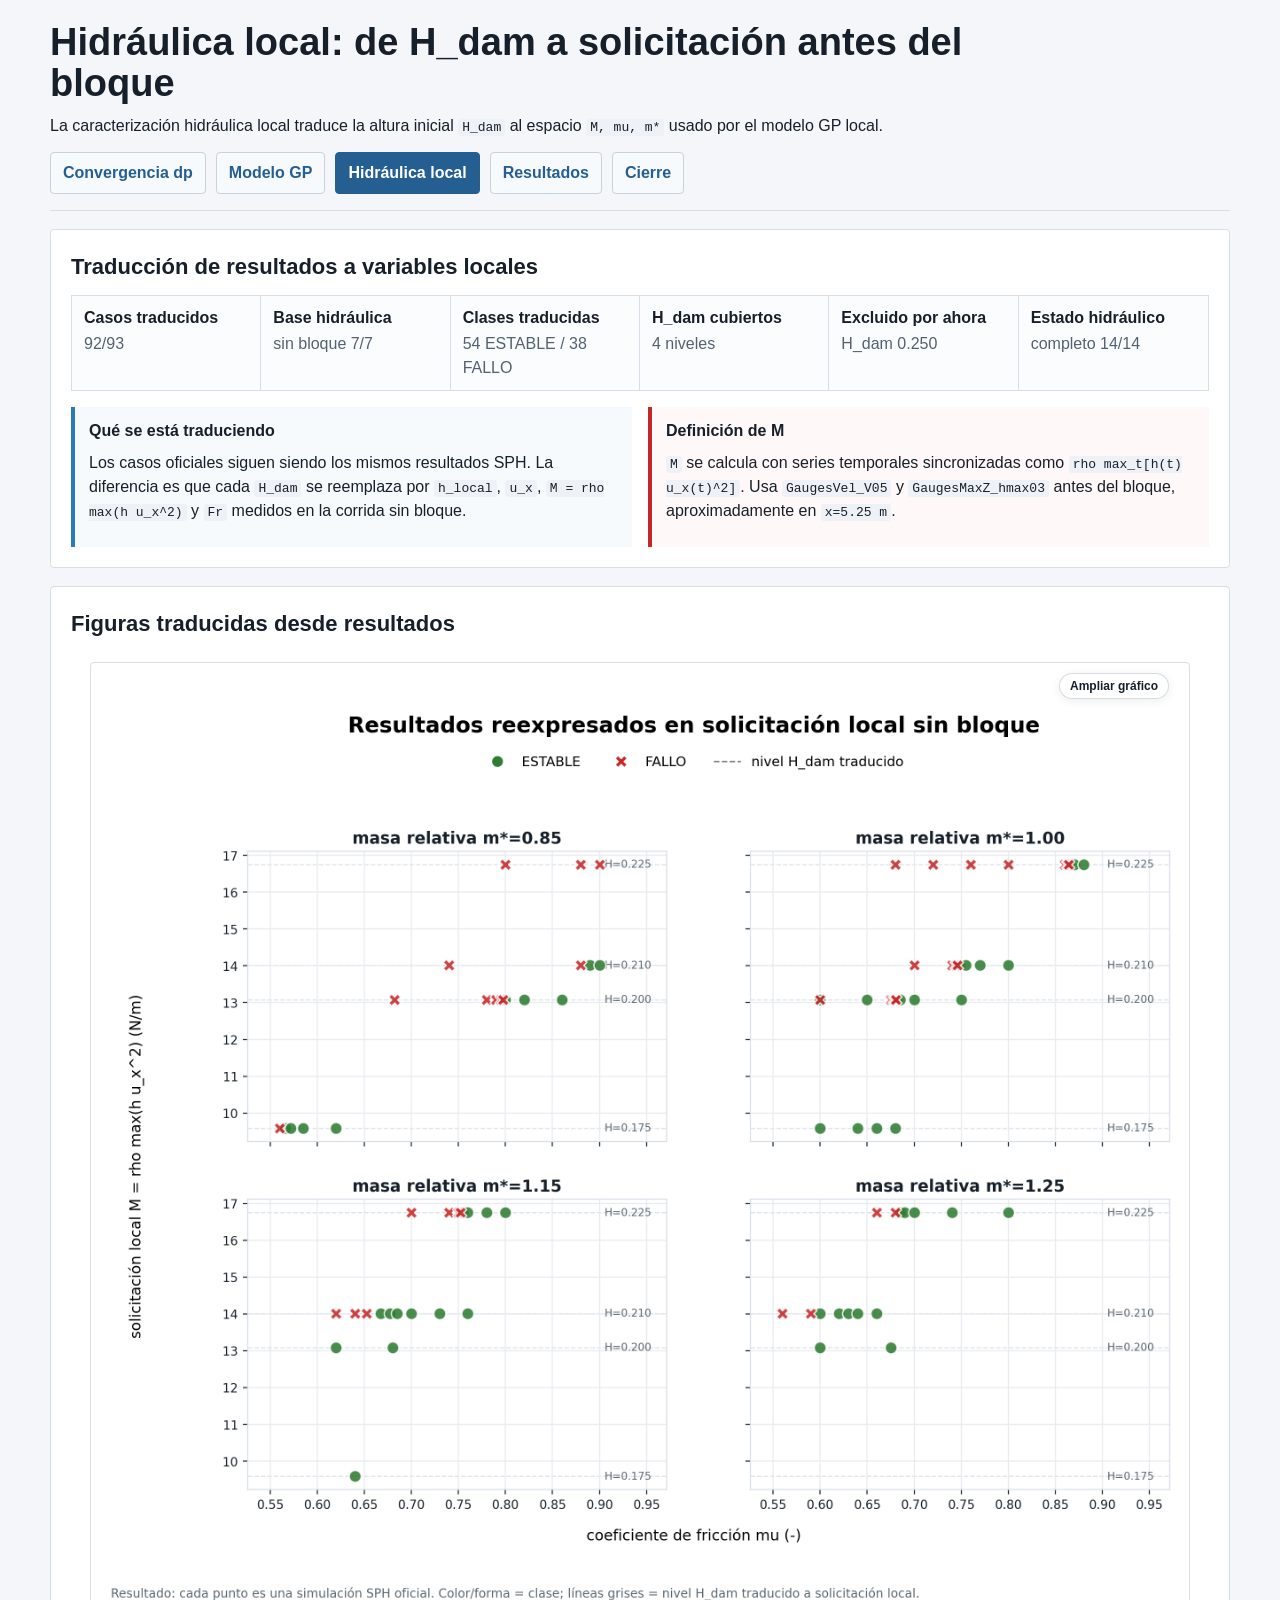
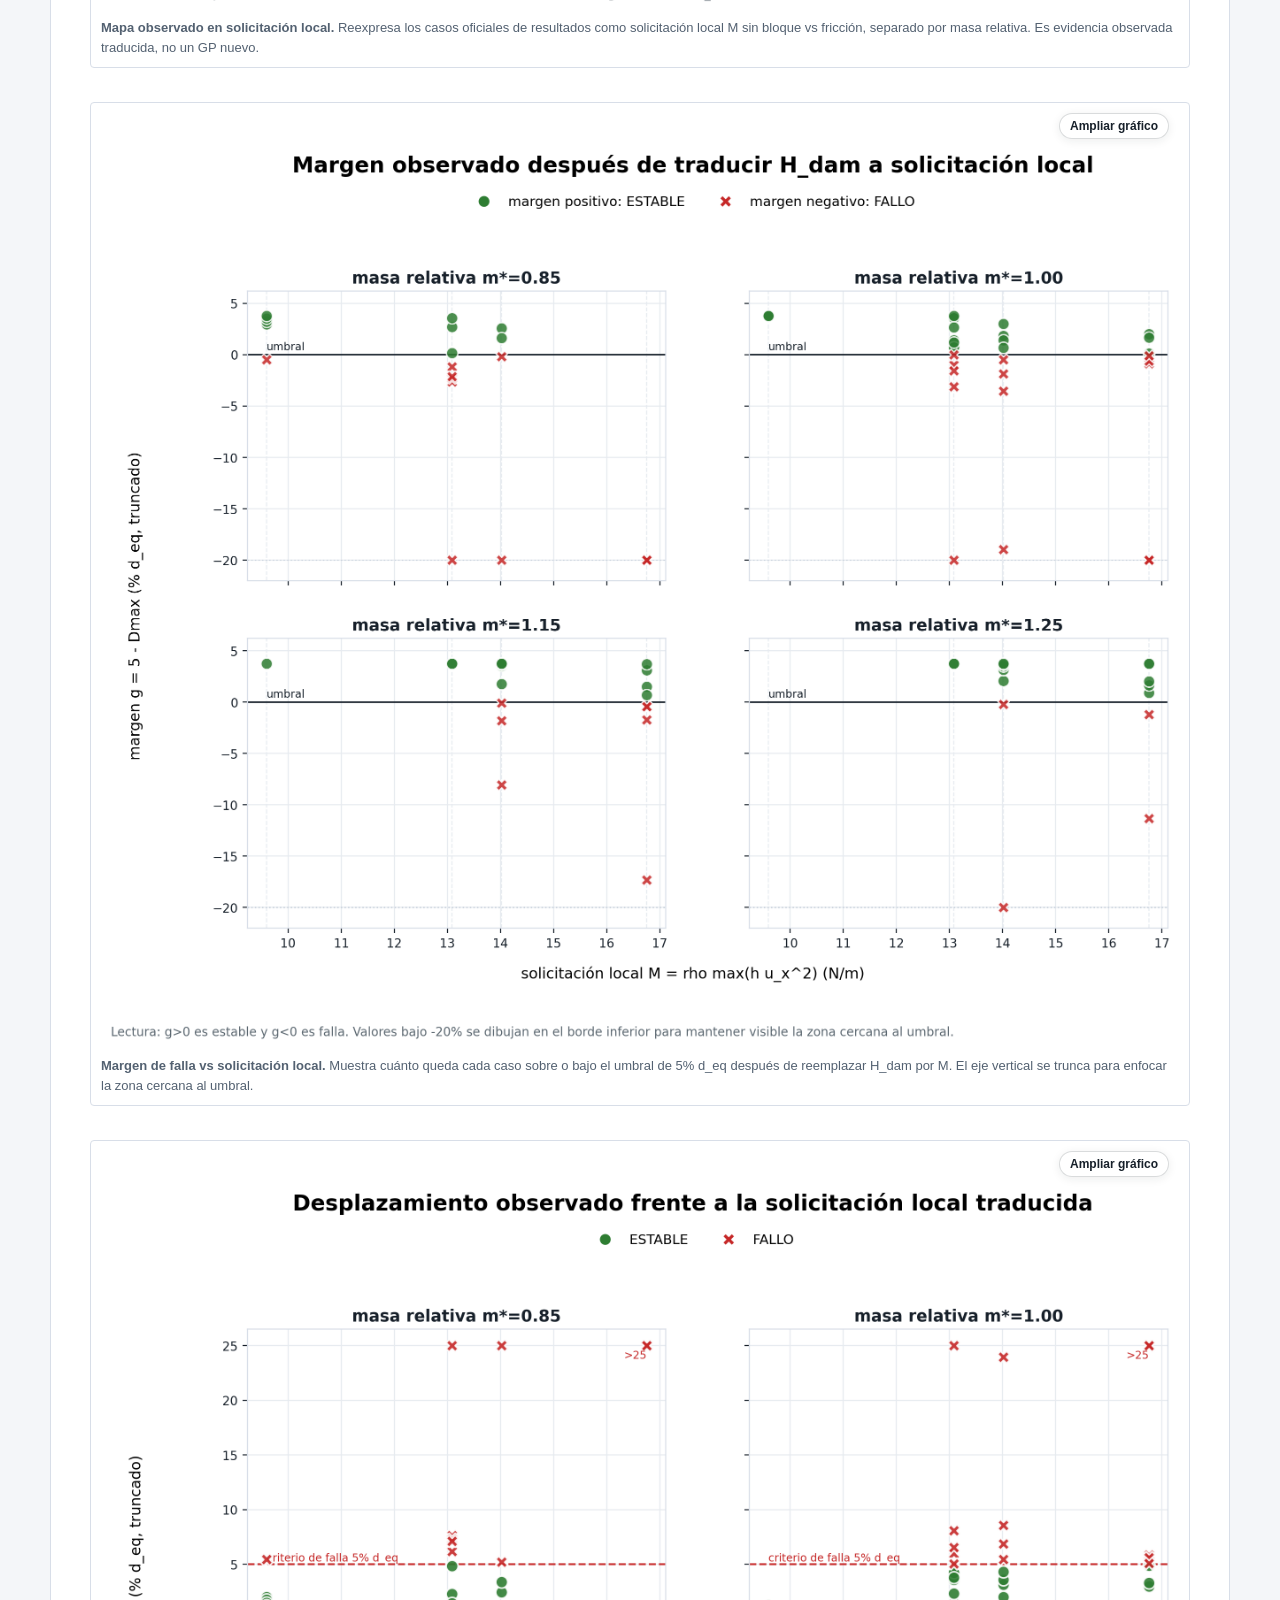
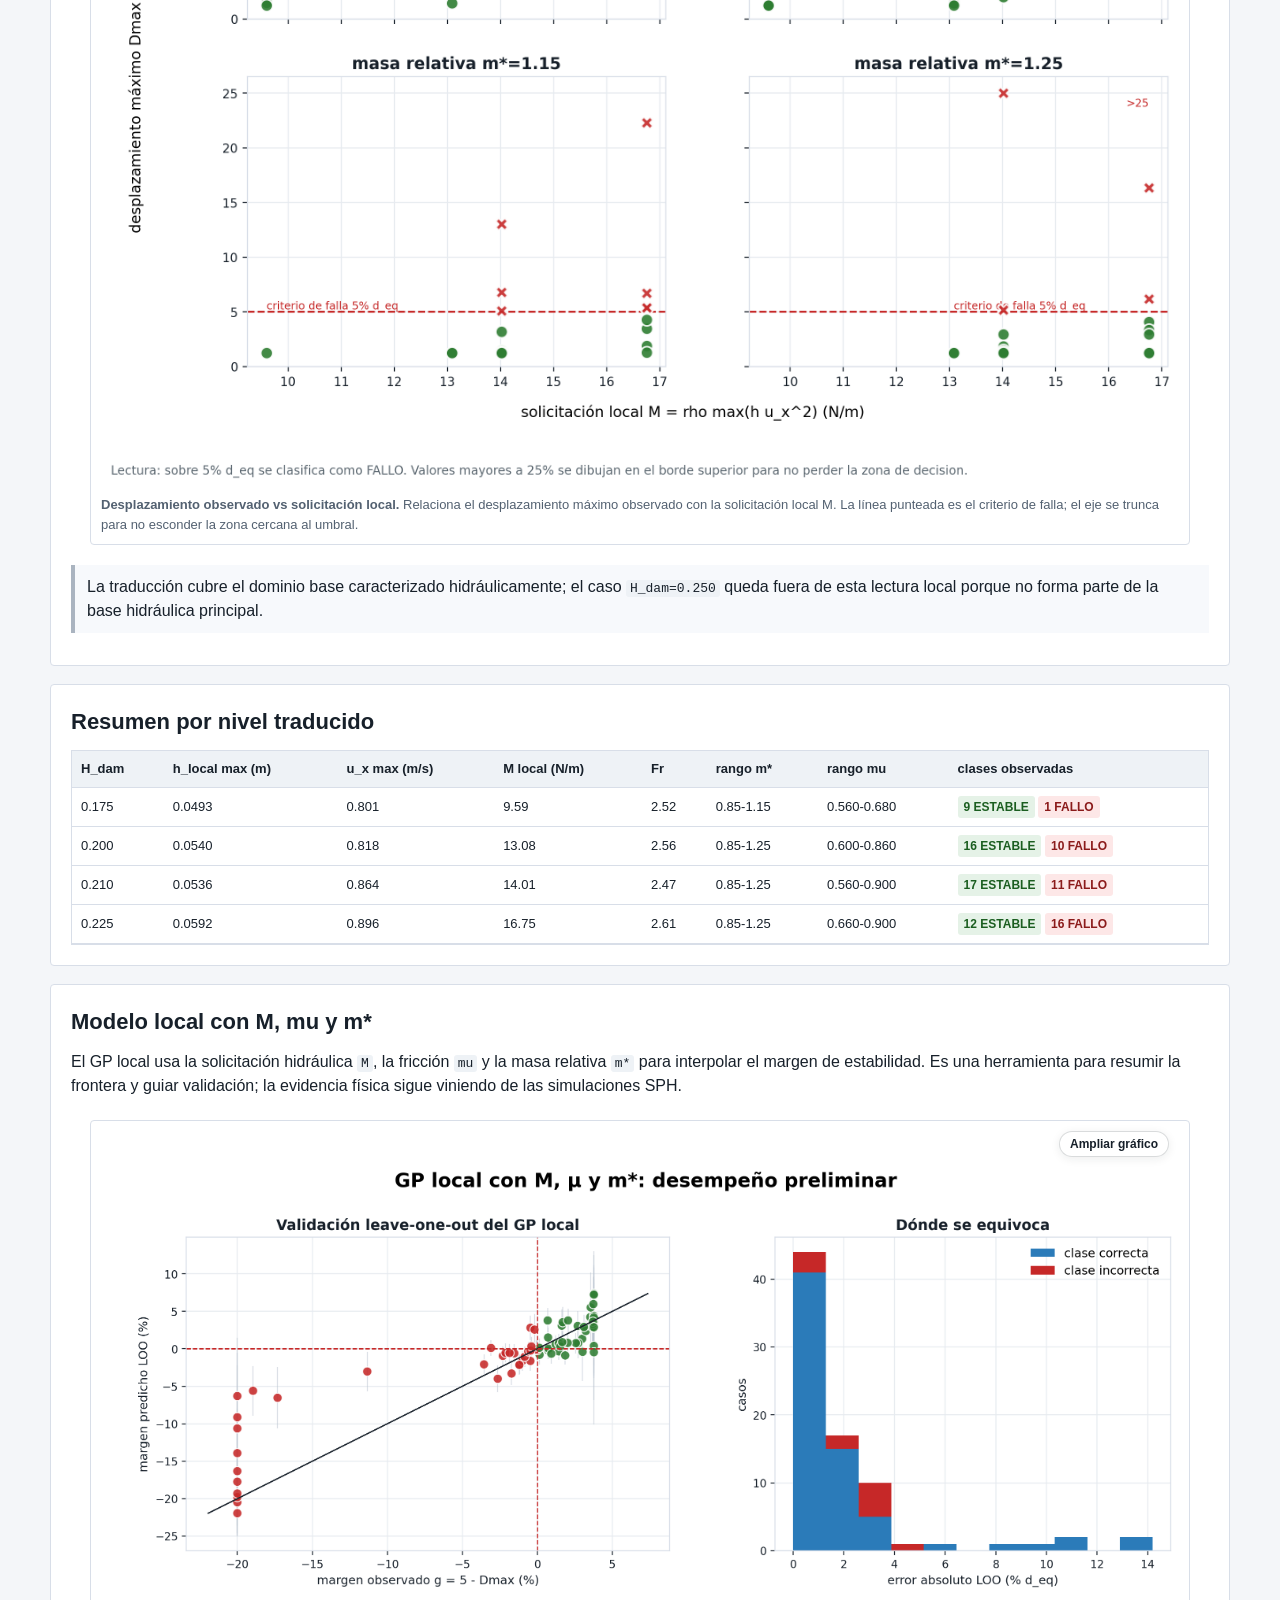
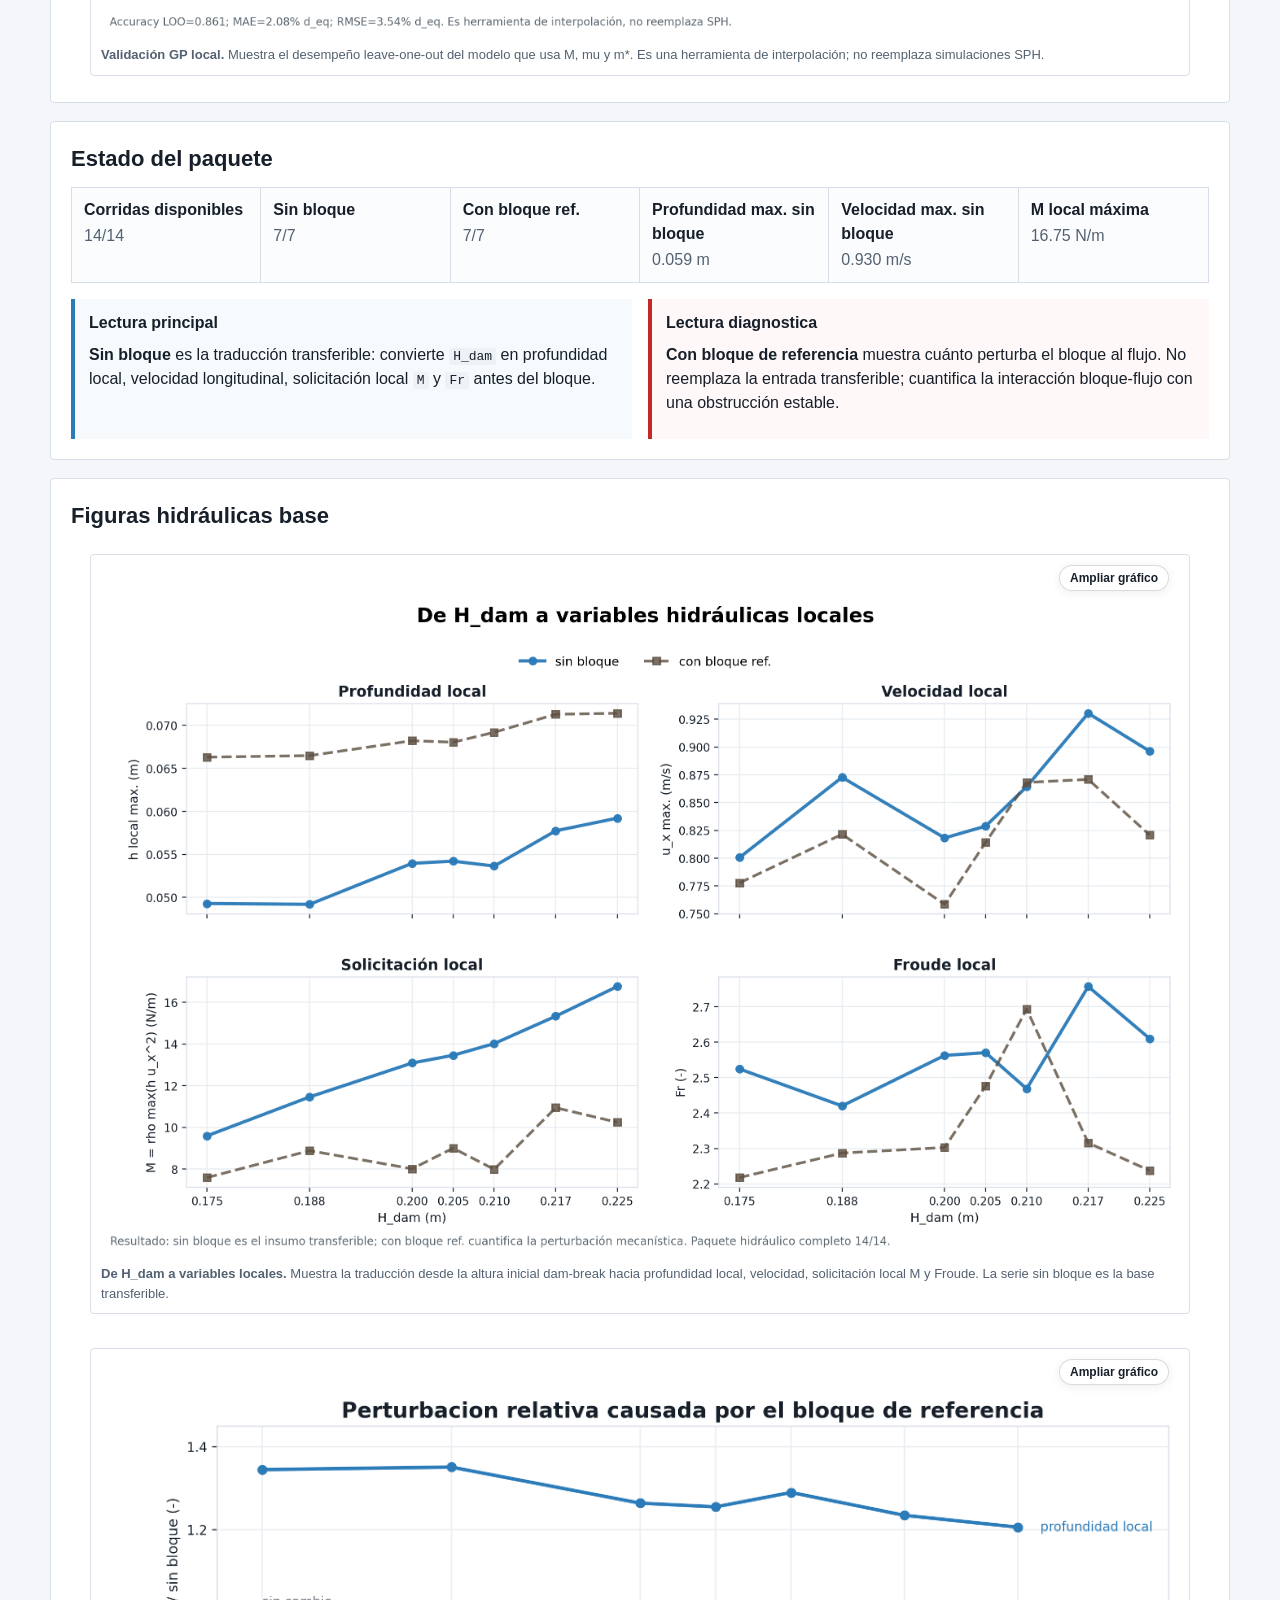
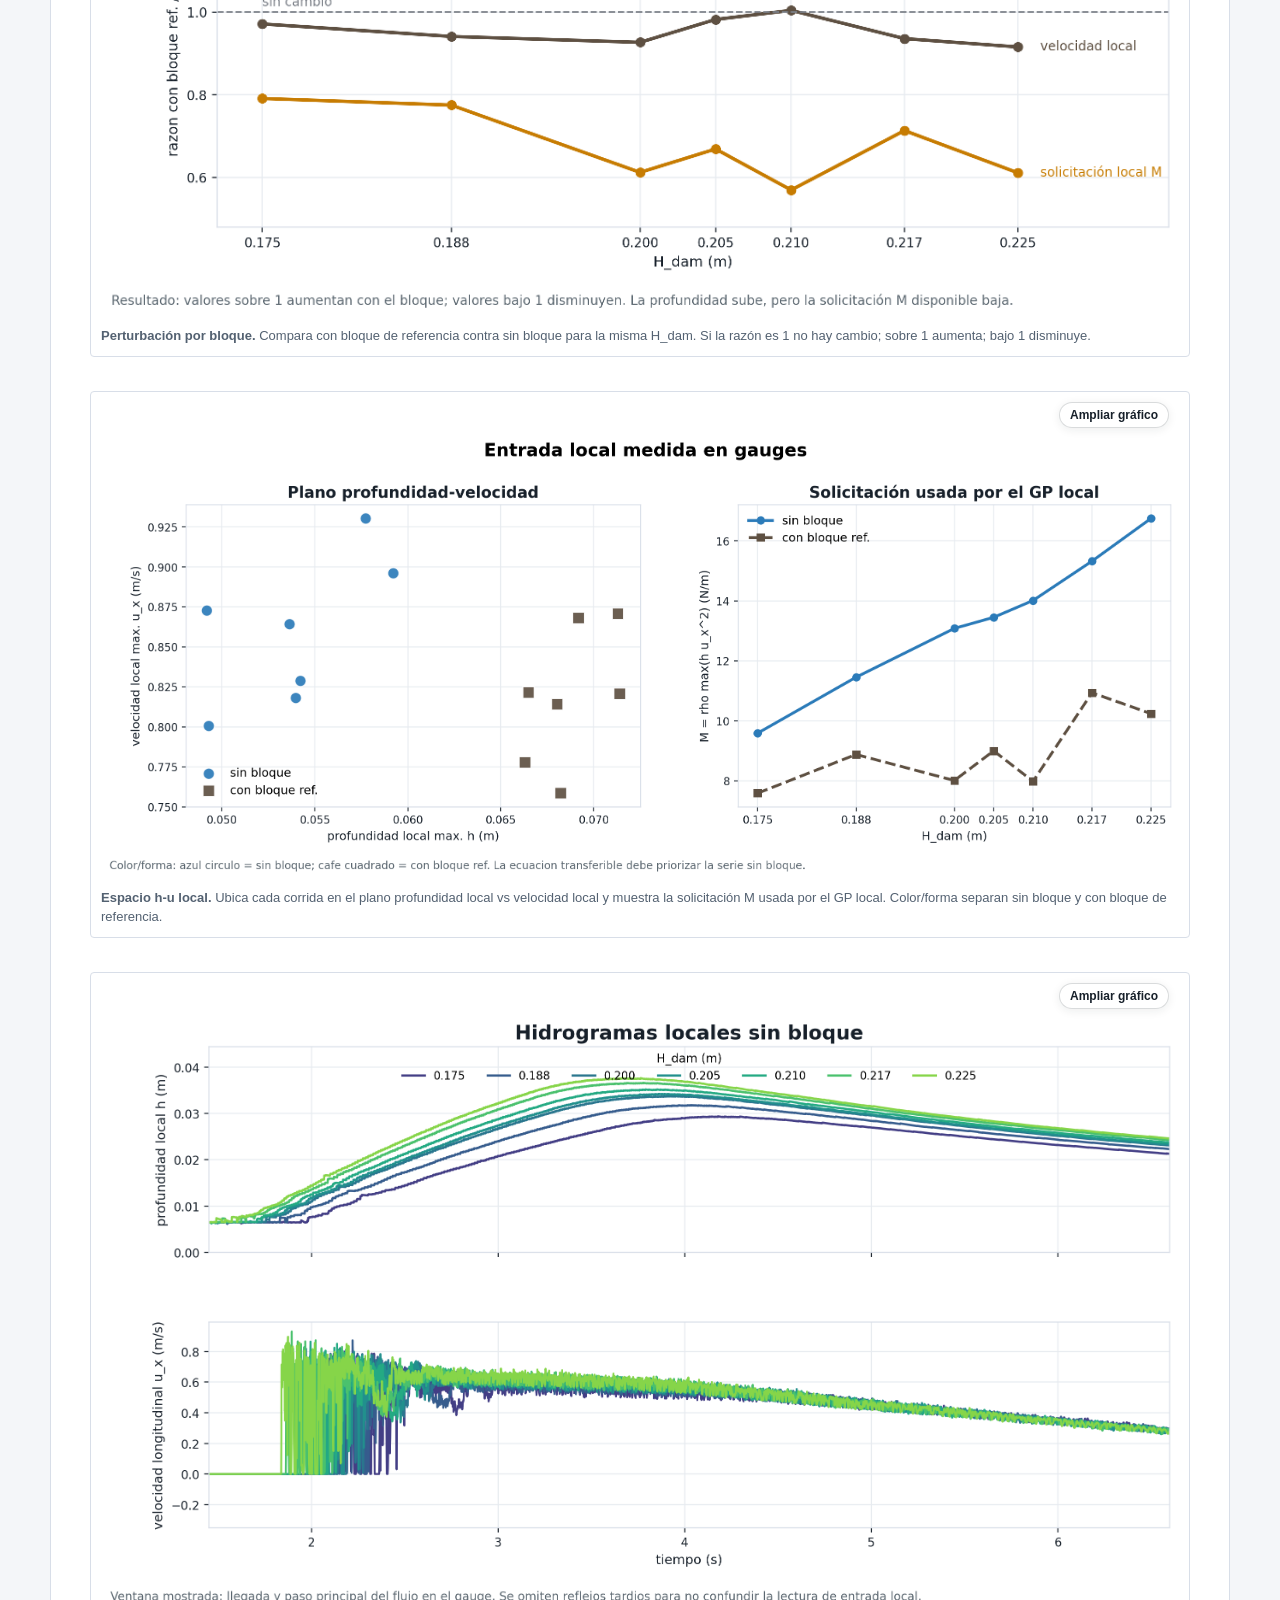
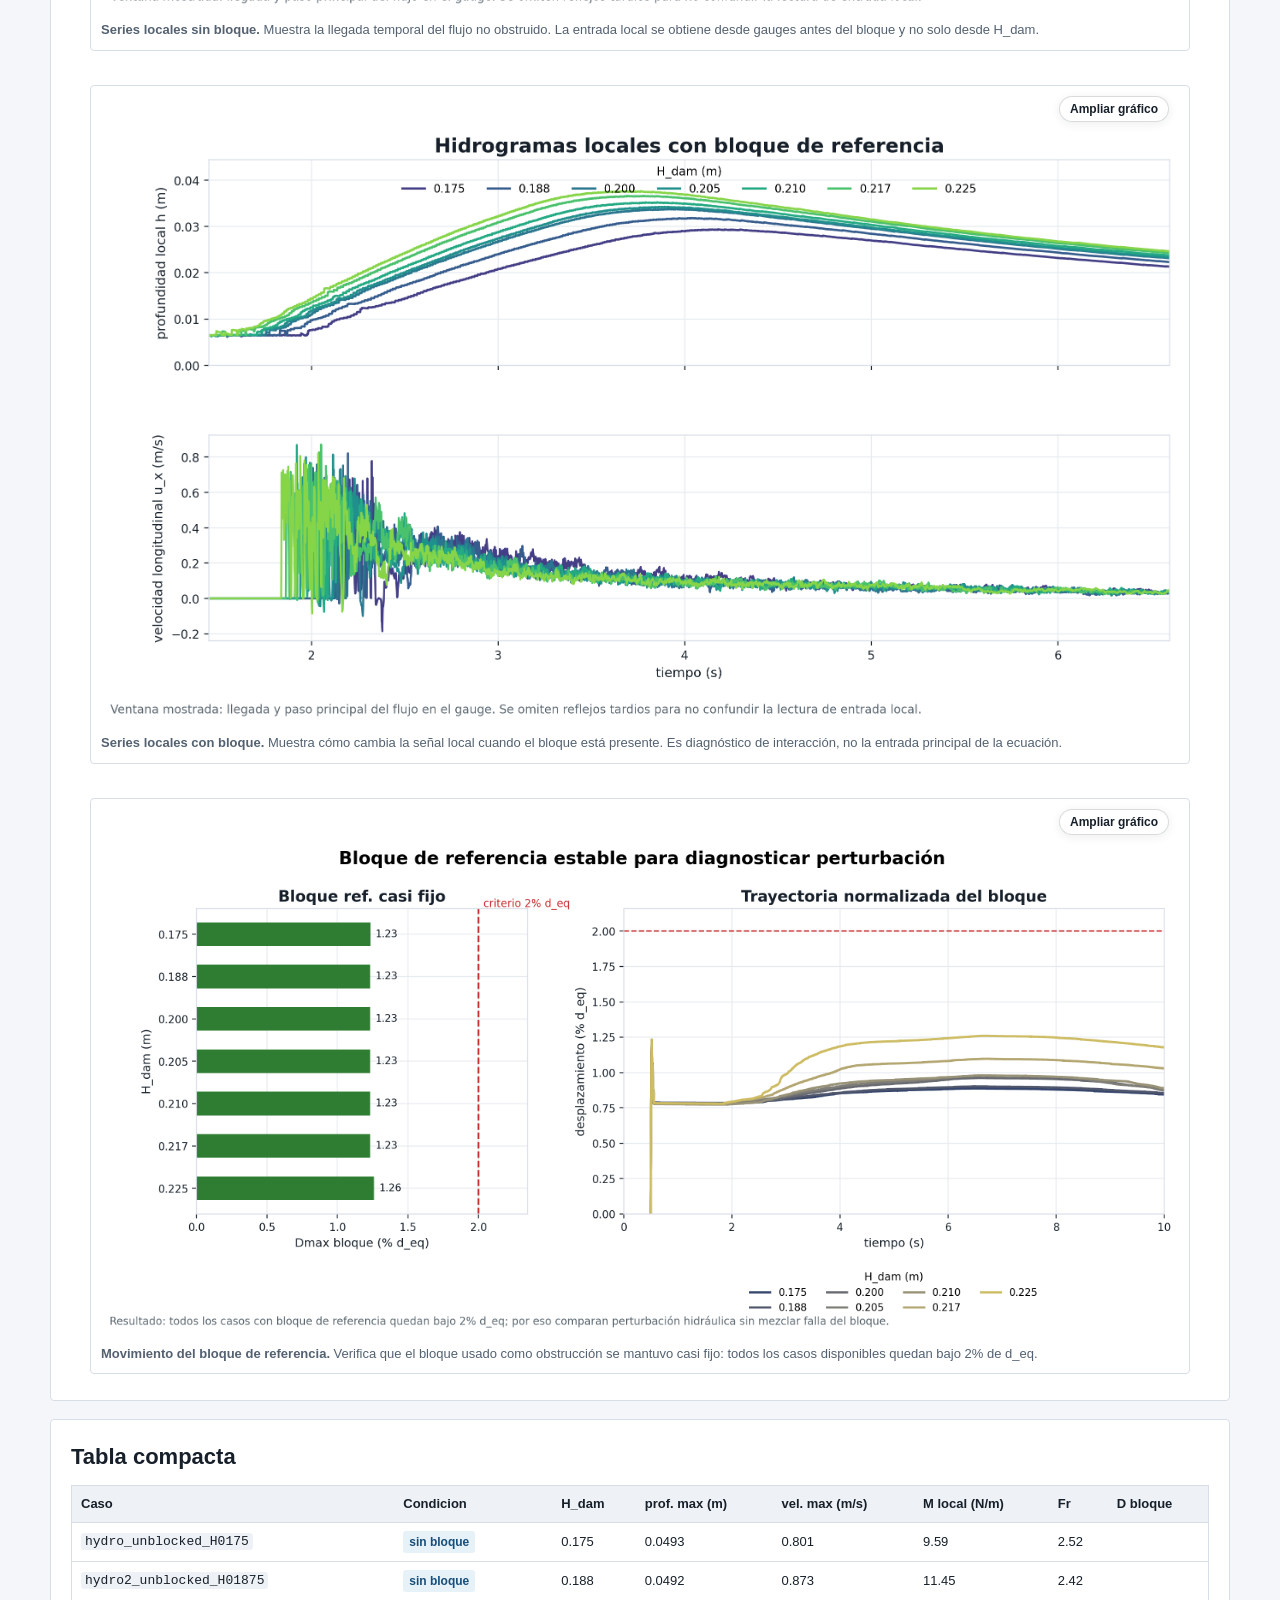
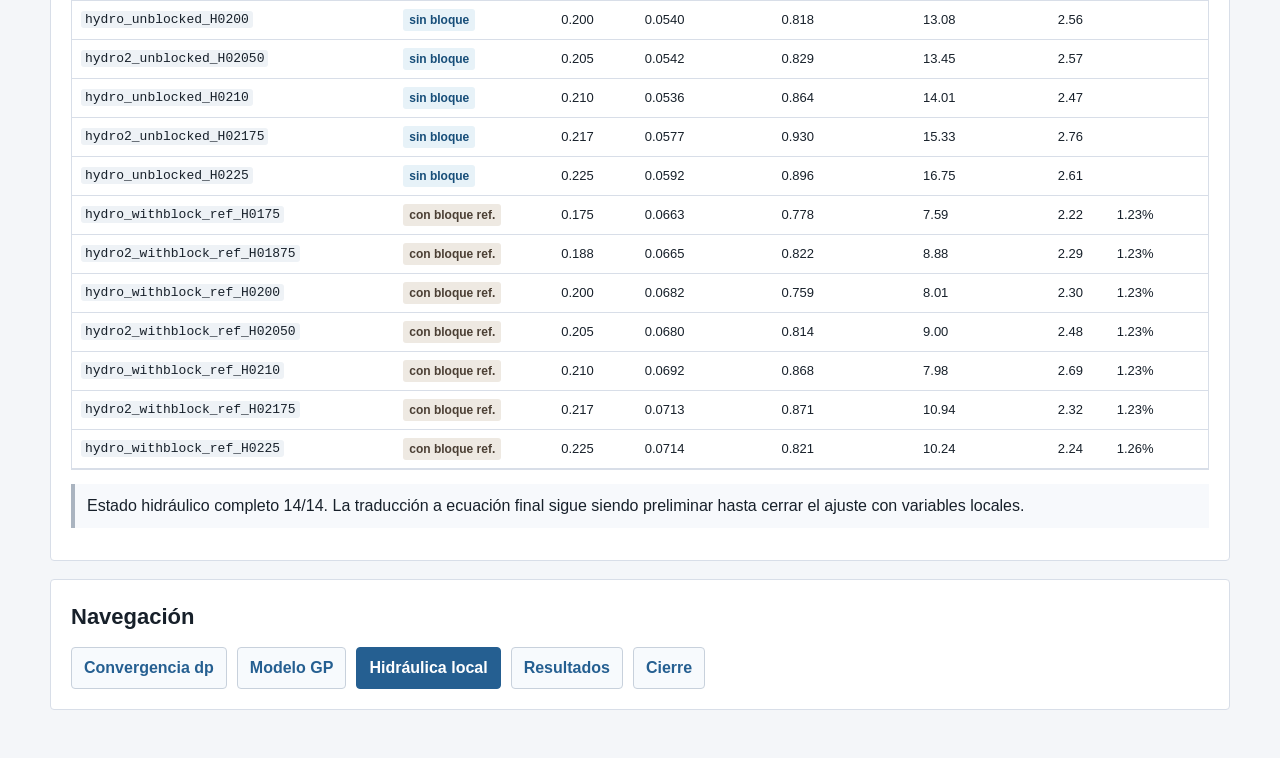
==== commit 895007de: "Move verification figures to convergence page" ====
--- a/hidraulica-preliminar/index.html
+++ b/hidraulica-preliminar/index.html
@@ -13,8 +13,8 @@
     <p>La caracterización hidráulica local traduce la altura inicial <code>H_dam</code> al espacio <code>M, mu, m*</code> usado por el modelo GP local.</p>
     <nav class="site-nav" aria-label="Navegación entre páginas">
   <a href="../">Convergencia dp</a>
+  <a href="../modelo-gp/">Modelo GP</a>
   <a href="../hidraulica-preliminar/" aria-current="page">Hidráulica local</a>
-  <a href="../modelo-gp/">Modelo GP</a>
   <a href="../post-convergencia/">Resultados</a>
   <a href="../lo-que-viene/">Cierre</a>
 </nav>
@@ -211,8 +211,8 @@
     <h2>Navegación</h2>
     <nav class="site-nav" aria-label="Navegación entre páginas">
   <a href="../">Convergencia dp</a>
+  <a href="../modelo-gp/">Modelo GP</a>
   <a href="../hidraulica-preliminar/" aria-current="page">Hidráulica local</a>
-  <a href="../modelo-gp/">Modelo GP</a>
   <a href="../post-convergencia/">Resultados</a>
   <a href="../lo-que-viene/">Cierre</a>
 </nav>
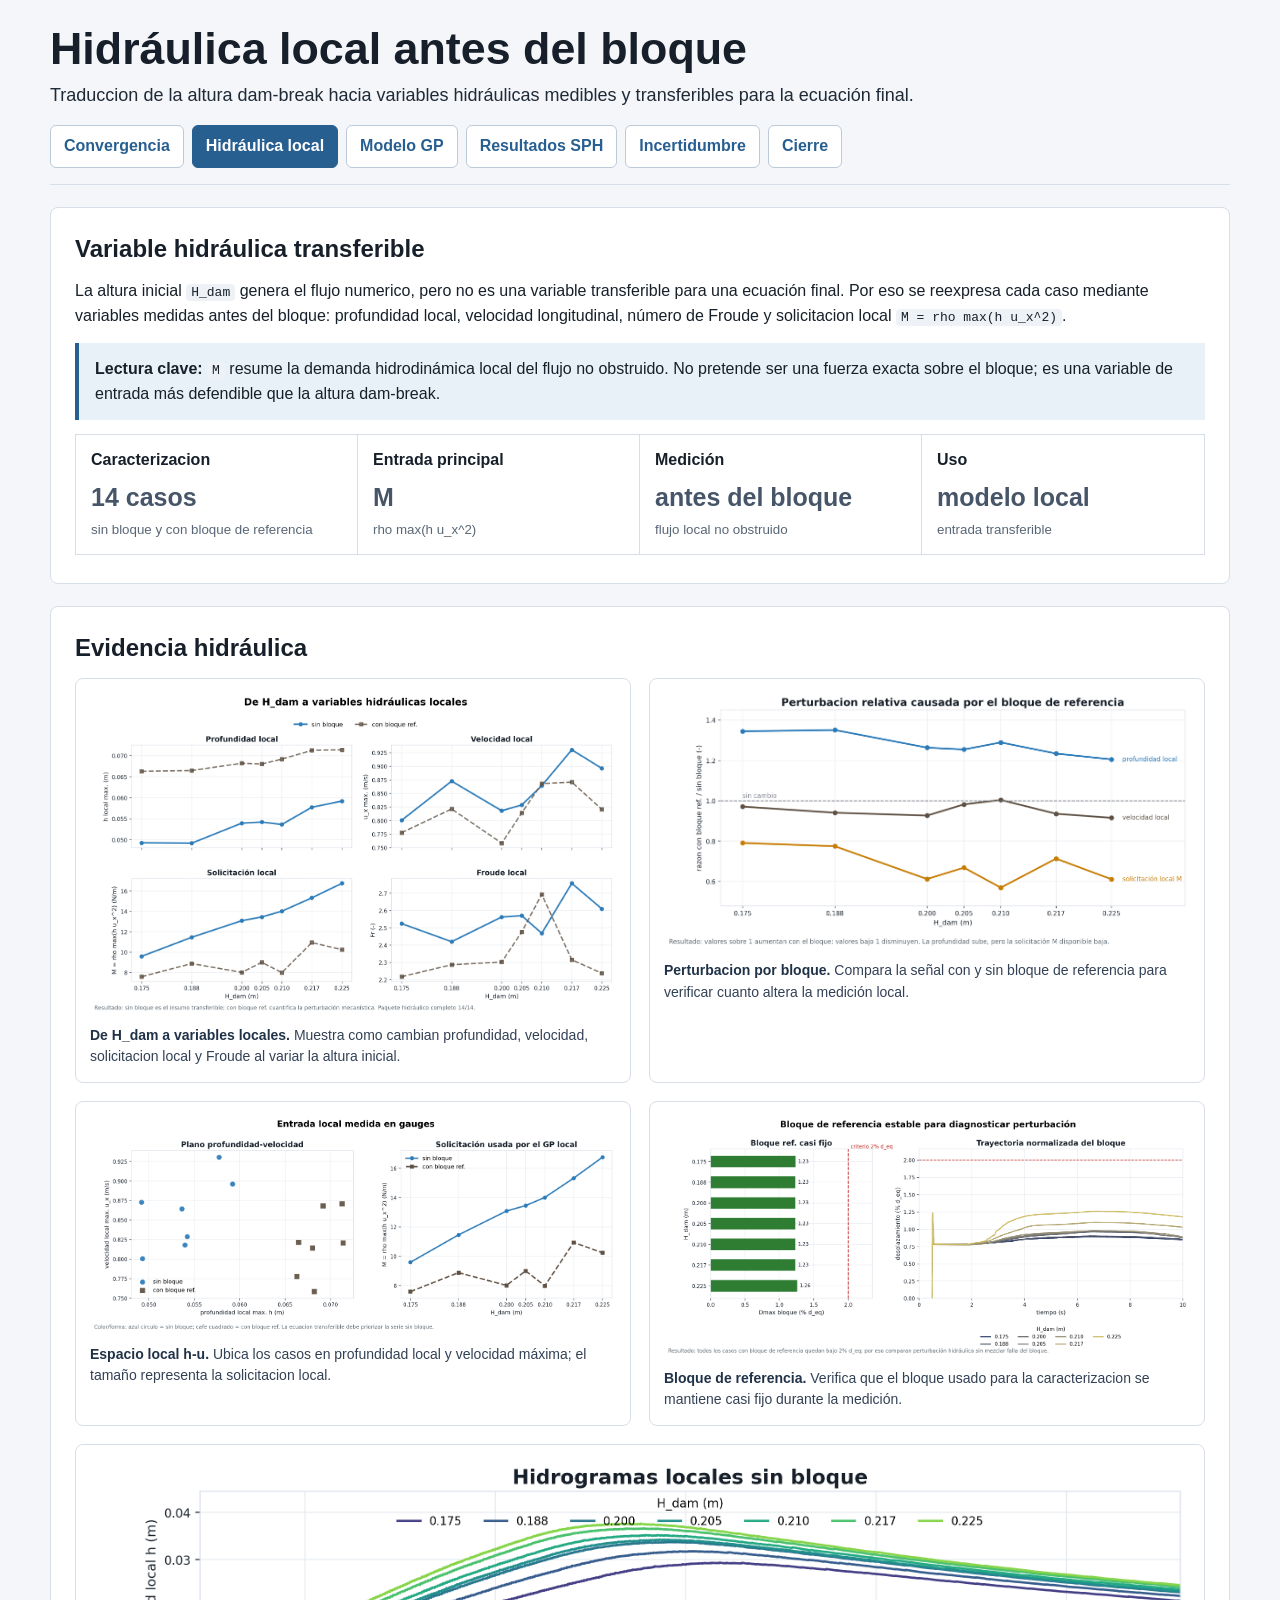
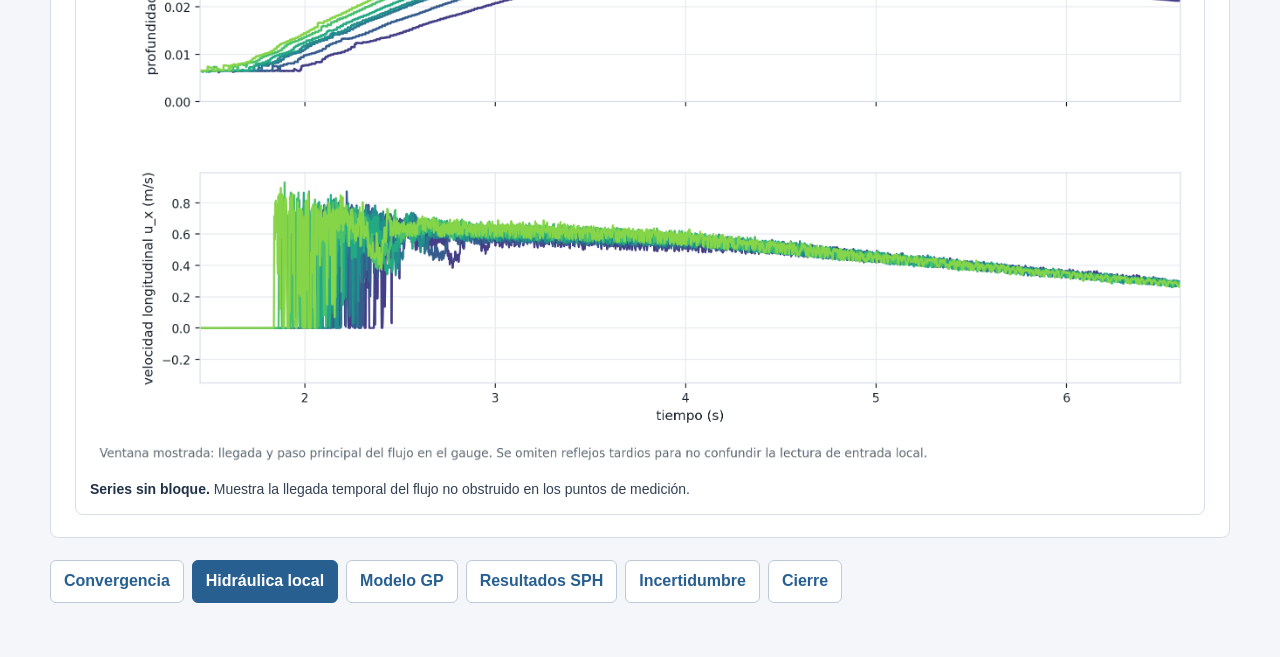
==== commit a2f24f41: "Restructure public thesis site" ====
--- a/hidraulica-preliminar/index.html
+++ b/hidraulica-preliminar/index.html
@@ -3,347 +3,215 @@
 <head>
   <meta charset="utf-8">
   <meta name="viewport" content="width=device-width, initial-scale=1">
-  <title>Hidráulica local preliminar</title>
-  <link rel="stylesheet" href="styles.css">
+  <title>Hidráulica local antes del bloque</title>
+  <style>:root {
+  --ink: #17202a;
+  --muted: #596675;
+  --line: #d8dee8;
+  --bg: #f4f6f9;
+  --paper: #ffffff;
+  --blue: #285f91;
+  --blue-soft: #e8f1f8;
+  --green: #2f7d4f;
+  --red: #b73b3b;
+  --amber: #b98524;
+}
+* { box-sizing: border-box; }
+html { scroll-behavior: smooth; }
+body {
+  margin: 0;
+  font-family: Arial, Helvetica, sans-serif;
+  color: var(--ink);
+  background: var(--bg);
+  line-height: 1.55;
+}
+.page {
+  width: min(1180px, calc(100% - 32px));
+  margin: 0 auto;
+  padding: 24px 0 54px;
+}
+.top {
+  padding-bottom: 16px;
+  border-bottom: 1px solid var(--line);
+  margin-bottom: 20px;
+}
+h1 {
+  margin: 0 0 10px;
+  max-width: 980px;
+  font-size: clamp(31px, 3.5vw, 48px);
+  line-height: 1.08;
+}
+.lead {
+  max-width: 940px;
+  margin: 0 0 12px;
+  color: #1f2a36;
+  font-size: 18px;
+}
+.site-nav {
+  display: flex;
+  flex-wrap: wrap;
+  gap: 8px;
+  margin-top: 15px;
+}
+.site-nav a {
+  display: inline-flex;
+  align-items: center;
+  min-height: 40px;
+  padding: 8px 13px;
+  border: 1px solid #bdcad8;
+  border-radius: 6px;
+  color: var(--blue);
+  background: #fff;
+  text-decoration: none;
+  font-weight: 700;
+}
+.site-nav a[aria-current="page"] {
+  color: #fff;
+  background: var(--blue);
+  border-color: var(--blue);
+}
+section {
+  margin: 22px 0;
+  padding: 22px 24px;
+  background: var(--paper);
+  border: 1px solid var(--line);
+  border-radius: 8px;
+}
+h2 { margin: 0 0 12px; font-size: 24px; }
+h3 { margin: 0 0 8px; font-size: 17px; }
+p { margin: 0 0 12px; }
+code {
+  padding: 1px 5px;
+  border-radius: 4px;
+  background: #eef2f6;
+  overflow-wrap: anywhere;
+}
+.metric-grid {
+  display: grid;
+  grid-template-columns: repeat(4, minmax(0, 1fr));
+  border: 1px solid var(--line);
+  margin: 14px 0 6px;
+}
+.metric-grid div {
+  padding: 13px 15px;
+  border-right: 1px solid var(--line);
+}
+.metric-grid div:last-child { border-right: 0; }
+.metric-grid dt {
+  margin: 0 0 5px;
+  font-weight: 700;
+}
+.metric-grid dd {
+  margin: 0;
+  font-size: 25px;
+  font-weight: 800;
+  color: #465568;
+}
+.metric-grid small { display: block; margin-top: 3px; color: var(--muted); }
+.split {
+  display: grid;
+  grid-template-columns: repeat(2, minmax(0, 1fr));
+  gap: 16px;
+}
+.note-list {
+  margin: 8px 0 0;
+  padding-left: 20px;
+}
+.note-list li { margin-bottom: 8px; }
+.figure-grid {
+  display: grid;
+  grid-template-columns: repeat(2, minmax(0, 1fr));
+  gap: 18px;
+}
+figure {
+  margin: 0;
+  padding: 14px;
+  background: #fff;
+  border: 1px solid var(--line);
+  border-radius: 8px;
+}
+figure.wide { grid-column: 1 / -1; }
+figure img {
+  display: block;
+  width: 100%;
+  height: auto;
+  border-radius: 4px;
+}
+figcaption {
+  margin-top: 10px;
+  color: #334155;
+  font-size: 14px;
+}
+figcaption strong { color: #203247; }
+.callout {
+  border-left: 4px solid var(--blue);
+  background: var(--blue-soft);
+  padding: 14px 16px;
+  margin-top: 14px;
+}
+.table-wrap { overflow-x: auto; }
+table {
+  width: 100%;
+  border-collapse: collapse;
+  font-size: 14px;
+}
+th, td {
+  border-bottom: 1px solid var(--line);
+  padding: 9px 8px;
+  text-align: left;
+}
+th { background: #f7f9fc; }
+.footer-nav { margin-top: 22px; }
+@media (max-width: 860px) {
+  .metric-grid, .split, .figure-grid { grid-template-columns: 1fr; }
+  .metric-grid div { border-right: 0; border-bottom: 1px solid var(--line); }
+  .metric-grid div:last-child { border-bottom: 0; }
+  section { padding: 18px; }
+}</style>
 </head>
 <body>
 <main class="page">
   <header class="top">
-    <h1>Hidráulica local: de H_dam a solicitación antes del bloque</h1>
-    <p>La caracterización hidráulica local traduce la altura inicial <code>H_dam</code> al espacio <code>M, mu, m*</code> usado por el modelo GP local.</p>
-    <nav class="site-nav" aria-label="Navegación entre páginas">
-  <a href="../">Convergencia dp</a>
-  <a href="../modelo-gp/">Modelo GP</a>
-  <a href="../hidraulica-preliminar/" aria-current="page">Hidráulica local</a>
-  <a href="../post-convergencia/">Resultados</a>
-  <a href="../lo-que-viene/">Cierre</a>
-</nav>
+    <h1>Hidráulica local antes del bloque</h1>
+    <p class="lead">Traduccion de la altura dam-break hacia variables hidráulicas medibles y transferibles para la ecuación final.</p>
+    <nav class="site-nav" aria-label="Navegación principal"><a href="../">Convergencia</a><a href="../hidraulica-preliminar/" aria-current="page">Hidráulica local</a><a href="../modelo-gp/">Modelo GP</a><a href="../post-convergencia/">Resultados SPH</a><a href="../incertidumbre-resolucion/">Incertidumbre</a><a href="../lo-que-viene/">Cierre</a></nav>
   </header>
-
-  <section>
-    <h2>Traducción de resultados a variables locales</h2>
-    <dl class="cards">
-
-      <div><dt>Casos traducidos</dt><dd>92/93</dd></div>
-      <div><dt>Base hidráulica</dt><dd>sin bloque 7/7</dd></div>
-      <div><dt>Clases traducidas</dt><dd>54 ESTABLE / 38 FALLO</dd></div>
-      <div><dt>H_dam cubiertos</dt><dd>4 niveles</dd></div>
-      <div><dt>Excluido por ahora</dt><dd>H_dam 0.250</dd></div>
-      <div><dt>Estado hidráulico</dt><dd>completo 14/14</dd></div>
-
-    </dl>
-    <div class="split">
-      <div class="callout">
-        <h3>Qué se está traduciendo</h3>
-        <p>Los casos oficiales siguen siendo los mismos resultados SPH. La diferencia es que cada <code>H_dam</code> se reemplaza por <code>h_local</code>, <code>u_x</code>, <code>M = rho max(h u_x^2)</code> y <code>Fr</code> medidos en la corrida sin bloque.</p>
-      </div>
-      <div class="callout warning">
-        <h3>Definición de M</h3>
-        <p><code>M</code> se calcula con series temporales sincronizadas como <code>rho max_t[h(t) u_x(t)^2]</code>. Usa <code>GaugesVel_V05</code> y <code>GaugesMaxZ_hmax03</code> antes del bloque, aproximadamente en <code>x=5.25 m</code>.</p>
-      </div>
-    </div>
-  </section>
-
-  <section>
-    <h2>Figuras traducidas desde resultados</h2>
-    <div class="figure-grid">
-<figure class="zoomable-figure">
-        <button class="figure-open" type="button" data-zoom-src="figures/07_translated_local_momentum_map.svg" data-zoom-title="Mapa observado en solicitación local" aria-label="Ampliar gráfico: Mapa observado en solicitación local">
-          <img src="figures/07_translated_local_momentum_map.png" alt="Mapa observado en solicitación local">
-          <span class="zoom-chip">Ampliar gráfico</span>
-        </button>
-        <figcaption><strong>Mapa observado en solicitación local.</strong> Reexpresa los casos oficiales de resultados como solicitación local M sin bloque vs fricción, separado por masa relativa. Es evidencia observada traducida, no un GP nuevo.</figcaption>
-      </figure>
-<figure class="zoomable-figure">
-        <button class="figure-open" type="button" data-zoom-src="figures/08_translated_margin_vs_momentum.svg" data-zoom-title="Margen de falla vs solicitación local" aria-label="Ampliar gráfico: Margen de falla vs solicitación local">
-          <img src="figures/08_translated_margin_vs_momentum.png" alt="Margen de falla vs solicitación local">
-          <span class="zoom-chip">Ampliar gráfico</span>
-        </button>
-        <figcaption><strong>Margen de falla vs solicitación local.</strong> Muestra cuánto queda cada caso sobre o bajo el umbral de 5% d_eq después de reemplazar H_dam por M. El eje vertical se trunca para enfocar la zona cercana al umbral.</figcaption>
-      </figure>
-<figure class="zoomable-figure">
-        <button class="figure-open" type="button" data-zoom-src="figures/09_translated_displacement_vs_local_forcing.svg" data-zoom-title="Desplazamiento observado vs solicitación local" aria-label="Ampliar gráfico: Desplazamiento observado vs solicitación local">
-          <img src="figures/09_translated_displacement_vs_local_forcing.png" alt="Desplazamiento observado vs solicitación local">
-          <span class="zoom-chip">Ampliar gráfico</span>
-        </button>
-        <figcaption><strong>Desplazamiento observado vs solicitación local.</strong> Relaciona el desplazamiento máximo observado con la solicitación local M. La línea punteada es el criterio de falla; el eje se trunca para no esconder la zona cercana al umbral.</figcaption>
-      </figure>
-    </div>
-    <p class="note">La traducción cubre el dominio base caracterizado hidráulicamente; el caso <code>H_dam=0.250</code> queda fuera de esta lectura local porque no forma parte de la base hidráulica principal.</p>
-  </section>
-
-  <section>
-    <h2>Resumen por nivel traducido</h2>
-    <div class="table-wrap">
-      <table>
-        <thead>
-          <tr>
-            <th>H_dam</th><th>h_local max (m)</th><th>u_x max (m/s)</th><th>M local (N/m)</th><th>Fr</th><th>rango m*</th><th>rango mu</th><th>clases observadas</th>
-          </tr>
-        </thead>
-        <tbody>
-<tr><td>0.175</td><td>0.0493</td><td>0.801</td><td>9.59</td><td>2.52</td><td>0.85-1.15</td><td>0.560-0.680</td><td><span class='pill stable'>9 ESTABLE</span> <span class='pill failure'>1 FALLO</span></td></tr>
-<tr><td>0.200</td><td>0.0540</td><td>0.818</td><td>13.08</td><td>2.56</td><td>0.85-1.25</td><td>0.600-0.860</td><td><span class='pill stable'>16 ESTABLE</span> <span class='pill failure'>10 FALLO</span></td></tr>
-<tr><td>0.210</td><td>0.0536</td><td>0.864</td><td>14.01</td><td>2.47</td><td>0.85-1.25</td><td>0.560-0.900</td><td><span class='pill stable'>17 ESTABLE</span> <span class='pill failure'>11 FALLO</span></td></tr>
-<tr><td>0.225</td><td>0.0592</td><td>0.896</td><td>16.75</td><td>2.61</td><td>0.85-1.25</td><td>0.660-0.900</td><td><span class='pill stable'>12 ESTABLE</span> <span class='pill failure'>16 FALLO</span></td></tr>
-        </tbody>
-      </table>
-    </div>
-  </section>
-
-  <section>
-    <h2>Modelo local con M, mu y m*</h2>
-    <p>El GP local usa la solicitación hidráulica <code>M</code>, la fricción <code>mu</code> y la masa relativa <code>m*</code> para interpolar el margen de estabilidad. Es una herramienta para resumir la frontera y guiar validación; la evidencia física sigue viniendo de las simulaciones SPH.</p>
-    <div class="figure-grid">
-<figure class="zoomable-figure">
-        <button class="figure-open" type="button" data-zoom-src="figures/10_validacion_gp_local.svg" data-zoom-title="Validación GP local" aria-label="Ampliar gráfico: Validación GP local">
-          <img src="figures/10_validacion_gp_local.png" alt="Validación GP local">
-          <span class="zoom-chip">Ampliar gráfico</span>
-        </button>
-        <figcaption><strong>Validación GP local.</strong> Muestra el desempeño leave-one-out del modelo que usa M, mu y m*. Es una herramienta de interpolación; no reemplaza simulaciones SPH.</figcaption>
-      </figure>
-    </div>
-  </section>
-
-  <section>
-    <h2>Estado del paquete</h2>
-    <dl class="cards">
-
-      <div><dt>Corridas disponibles</dt><dd>14/14</dd></div>
-      <div><dt>Sin bloque</dt><dd>7/7</dd></div>
-      <div><dt>Con bloque ref.</dt><dd>7/7</dd></div>
-      <div><dt>Profundidad max. sin bloque</dt><dd>0.059 m</dd></div>
-      <div><dt>Velocidad max. sin bloque</dt><dd>0.930 m/s</dd></div>
-      <div><dt>M local máxima</dt><dd>16.75 N/m</dd></div>
-
-    </dl>
-    <div class="split">
-      <div class="callout">
-        <h3>Lectura principal</h3>
-        <p><strong>Sin bloque</strong> es la traducción transferible: convierte <code>H_dam</code> en profundidad local, velocidad longitudinal, solicitación local <code>M</code> y <code>Fr</code> antes del bloque.</p>
-      </div>
-      <div class="callout warning">
-        <h3>Lectura diagnostica</h3>
-        <p><strong>Con bloque de referencia</strong> muestra cuánto perturba el bloque al flujo. No reemplaza la entrada transferible; cuantifica la interacción bloque-flujo con una obstrucción estable.</p>
-      </div>
-    </div>
-  </section>
-
-  <section>
-    <h2>Figuras hidráulicas base</h2>
-    <div class="figure-grid">
-<figure class="zoomable-figure">
-        <button class="figure-open" type="button" data-zoom-src="figures/01_local_variables_by_h.svg" data-zoom-title="De H_dam a variables locales" aria-label="Ampliar gráfico: De H_dam a variables locales">
-          <img src="figures/01_local_variables_by_h.png" alt="De H_dam a variables locales">
-          <span class="zoom-chip">Ampliar gráfico</span>
-        </button>
-        <figcaption><strong>De H_dam a variables locales.</strong> Muestra la traducción desde la altura inicial dam-break hacia profundidad local, velocidad, solicitación local M y Froude. La serie sin bloque es la base transferible.</figcaption>
-      </figure>
-<figure class="zoomable-figure">
-        <button class="figure-open" type="button" data-zoom-src="figures/02_with_block_ratios.svg" data-zoom-title="Perturbación por bloque" aria-label="Ampliar gráfico: Perturbación por bloque">
-          <img src="figures/02_with_block_ratios.png" alt="Perturbación por bloque">
-          <span class="zoom-chip">Ampliar gráfico</span>
-        </button>
-        <figcaption><strong>Perturbación por bloque.</strong> Compara con bloque de referencia contra sin bloque para la misma H_dam. Si la razón es 1 no hay cambio; sobre 1 aumenta; bajo 1 disminuye.</figcaption>
-      </figure>
-<figure class="zoomable-figure">
-        <button class="figure-open" type="button" data-zoom-src="figures/03_local_feature_space.svg" data-zoom-title="Espacio h-u local" aria-label="Ampliar gráfico: Espacio h-u local">
-          <img src="figures/03_local_feature_space.png" alt="Espacio h-u local">
-          <span class="zoom-chip">Ampliar gráfico</span>
-        </button>
-        <figcaption><strong>Espacio h-u local.</strong> Ubica cada corrida en el plano profundidad local vs velocidad local y muestra la solicitación M usada por el GP local. Color/forma separan sin bloque y con bloque de referencia.</figcaption>
-      </figure>
-<figure class="zoomable-figure">
-        <button class="figure-open" type="button" data-zoom-src="figures/04_unblocked_hydrographs.svg" data-zoom-title="Series locales sin bloque" aria-label="Ampliar gráfico: Series locales sin bloque">
-          <img src="figures/04_unblocked_hydrographs.png" alt="Series locales sin bloque">
-          <span class="zoom-chip">Ampliar gráfico</span>
-        </button>
-        <figcaption><strong>Series locales sin bloque.</strong> Muestra la llegada temporal del flujo no obstruido. La entrada local se obtiene desde gauges antes del bloque y no solo desde H_dam.</figcaption>
-      </figure>
-<figure class="zoomable-figure">
-        <button class="figure-open" type="button" data-zoom-src="figures/05_with_block_hydrographs.svg" data-zoom-title="Series locales con bloque" aria-label="Ampliar gráfico: Series locales con bloque">
-          <img src="figures/05_with_block_hydrographs.png" alt="Series locales con bloque">
-          <span class="zoom-chip">Ampliar gráfico</span>
-        </button>
-        <figcaption><strong>Series locales con bloque.</strong> Muestra cómo cambia la señal local cuando el bloque está presente. Es diagnóstico de interacción, no la entrada principal de la ecuación.</figcaption>
-      </figure>
-<figure class="zoomable-figure">
-        <button class="figure-open" type="button" data-zoom-src="figures/06_block_reference_motion.svg" data-zoom-title="Movimiento del bloque de referencia" aria-label="Ampliar gráfico: Movimiento del bloque de referencia">
-          <img src="figures/06_block_reference_motion.png" alt="Movimiento del bloque de referencia">
-          <span class="zoom-chip">Ampliar gráfico</span>
-        </button>
-        <figcaption><strong>Movimiento del bloque de referencia.</strong> Verifica que el bloque usado como obstrucción se mantuvo casi fijo: todos los casos disponibles quedan bajo 2% de d_eq.</figcaption>
-      </figure>
-    </div>
-  </section>
-
-  <section>
-    <h2>Tabla compacta</h2>
-    <div class="table-wrap">
-      <table>
-        <thead>
-          <tr>
-            <th>Caso</th><th>Condicion</th><th>H_dam</th><th>prof. max (m)</th><th>vel. max (m/s)</th><th>M local (N/m)</th><th>Fr</th><th>D bloque</th>
-          </tr>
-        </thead>
-        <tbody>
-<tr><td><code>hydro_unblocked_H0175</code></td><td><span class='pill water'>sin bloque</span></td><td>0.175</td><td>0.0493</td><td>0.801</td><td>9.59</td><td>2.52</td><td></td></tr>
-<tr><td><code>hydro2_unblocked_H01875</code></td><td><span class='pill water'>sin bloque</span></td><td>0.188</td><td>0.0492</td><td>0.873</td><td>11.45</td><td>2.42</td><td></td></tr>
-<tr><td><code>hydro_unblocked_H0200</code></td><td><span class='pill water'>sin bloque</span></td><td>0.200</td><td>0.0540</td><td>0.818</td><td>13.08</td><td>2.56</td><td></td></tr>
-<tr><td><code>hydro2_unblocked_H02050</code></td><td><span class='pill water'>sin bloque</span></td><td>0.205</td><td>0.0542</td><td>0.829</td><td>13.45</td><td>2.57</td><td></td></tr>
-<tr><td><code>hydro_unblocked_H0210</code></td><td><span class='pill water'>sin bloque</span></td><td>0.210</td><td>0.0536</td><td>0.864</td><td>14.01</td><td>2.47</td><td></td></tr>
-<tr><td><code>hydro2_unblocked_H02175</code></td><td><span class='pill water'>sin bloque</span></td><td>0.217</td><td>0.0577</td><td>0.930</td><td>15.33</td><td>2.76</td><td></td></tr>
-<tr><td><code>hydro_unblocked_H0225</code></td><td><span class='pill water'>sin bloque</span></td><td>0.225</td><td>0.0592</td><td>0.896</td><td>16.75</td><td>2.61</td><td></td></tr>
-<tr><td><code>hydro_withblock_ref_H0175</code></td><td><span class='pill boulder'>con bloque ref.</span></td><td>0.175</td><td>0.0663</td><td>0.778</td><td>7.59</td><td>2.22</td><td>1.23%</td></tr>
-<tr><td><code>hydro2_withblock_ref_H01875</code></td><td><span class='pill boulder'>con bloque ref.</span></td><td>0.188</td><td>0.0665</td><td>0.822</td><td>8.88</td><td>2.29</td><td>1.23%</td></tr>
-<tr><td><code>hydro_withblock_ref_H0200</code></td><td><span class='pill boulder'>con bloque ref.</span></td><td>0.200</td><td>0.0682</td><td>0.759</td><td>8.01</td><td>2.30</td><td>1.23%</td></tr>
-<tr><td><code>hydro2_withblock_ref_H02050</code></td><td><span class='pill boulder'>con bloque ref.</span></td><td>0.205</td><td>0.0680</td><td>0.814</td><td>9.00</td><td>2.48</td><td>1.23%</td></tr>
-<tr><td><code>hydro_withblock_ref_H0210</code></td><td><span class='pill boulder'>con bloque ref.</span></td><td>0.210</td><td>0.0692</td><td>0.868</td><td>7.98</td><td>2.69</td><td>1.23%</td></tr>
-<tr><td><code>hydro2_withblock_ref_H02175</code></td><td><span class='pill boulder'>con bloque ref.</span></td><td>0.217</td><td>0.0713</td><td>0.871</td><td>10.94</td><td>2.32</td><td>1.23%</td></tr>
-<tr><td><code>hydro_withblock_ref_H0225</code></td><td><span class='pill boulder'>con bloque ref.</span></td><td>0.225</td><td>0.0714</td><td>0.821</td><td>10.24</td><td>2.24</td><td>1.26%</td></tr>
-        </tbody>
-      </table>
-    </div>
-    <p class="note">Estado hidráulico completo 14/14. La traducción a ecuación final sigue siendo preliminar hasta cerrar el ajuste con variables locales.</p>
-  </section>
-
-  <section class="footer-nav">
-    <h2>Navegación</h2>
-    <nav class="site-nav" aria-label="Navegación entre páginas">
-  <a href="../">Convergencia dp</a>
-  <a href="../modelo-gp/">Modelo GP</a>
-  <a href="../hidraulica-preliminar/" aria-current="page">Hidráulica local</a>
-  <a href="../post-convergencia/">Resultados</a>
-  <a href="../lo-que-viene/">Cierre</a>
-</nav>
-  </section>
+  <section><h2>Variable hidráulica transferible</h2>
+<p>La altura inicial <code>H_dam</code> genera el flujo numerico, pero no es una variable transferible para una ecuación final. Por eso se reexpresa cada caso mediante variables medidas antes del bloque: profundidad local, velocidad longitudinal, número de Froude y solicitacion local <code>M = rho max(h u_x^2)</code>.</p>
+<div class="callout"><strong>Lectura clave:</strong> <code>M</code> resume la demanda hidrodinámica local del flujo no obstruido. No pretende ser una fuerza exacta sobre el bloque; es una variable de entrada más defendible que la altura dam-break.</div>
+<dl class="metric-grid"><div><dt>Caracterizacion</dt><dd>14 casos</dd><small>sin bloque y con bloque de referencia</small></div><div><dt>Entrada principal</dt><dd>M</dd><small>rho max(h u_x^2)</small></div><div><dt>Medición</dt><dd>antes del bloque</dd><small>flujo local no obstruido</small></div><div><dt>Uso</dt><dd>modelo local</dd><small>entrada transferible</small></div></dl></section><section><h2>Evidencia hidráulica</h2><div class="figure-grid"><figure class="">
+  <a href="figures/01_local_variables_by_h.png" target="_blank" aria-label="Abrir figura: De H_dam a variables locales">
+    <img src="figures/01_local_variables_by_h.png" alt="De H_dam a variables locales">
+  </a>
+  <figcaption><strong>De H_dam a variables locales.</strong> Muestra como cambian profundidad, velocidad, solicitacion local y Froude al variar la altura inicial.</figcaption>
+</figure>
+<figure class="">
+  <a href="figures/02_with_block_ratios.png" target="_blank" aria-label="Abrir figura: Perturbacion por bloque">
+    <img src="figures/02_with_block_ratios.png" alt="Perturbacion por bloque">
+  </a>
+  <figcaption><strong>Perturbacion por bloque.</strong> Compara la señal con y sin bloque de referencia para verificar cuanto altera la medición local.</figcaption>
+</figure>
+<figure class="">
+  <a href="figures/03_local_feature_space.png" target="_blank" aria-label="Abrir figura: Espacio local h-u">
+    <img src="figures/03_local_feature_space.png" alt="Espacio local h-u">
+  </a>
+  <figcaption><strong>Espacio local h-u.</strong> Ubica los casos en profundidad local y velocidad máxima; el tamaño representa la solicitacion local.</figcaption>
+</figure>
+<figure class="">
+  <a href="figures/06_block_reference_motion.png" target="_blank" aria-label="Abrir figura: Bloque de referencia">
+    <img src="figures/06_block_reference_motion.png" alt="Bloque de referencia">
+  </a>
+  <figcaption><strong>Bloque de referencia.</strong> Verifica que el bloque usado para la caracterizacion se mantiene casi fijo durante la medición.</figcaption>
+</figure>
+<figure class="wide">
+  <a href="figures/04_unblocked_hydrographs.png" target="_blank" aria-label="Abrir figura: Series sin bloque">
+    <img src="figures/04_unblocked_hydrographs.png" alt="Series sin bloque">
+  </a>
+  <figcaption><strong>Series sin bloque.</strong> Muestra la llegada temporal del flujo no obstruido en los puntos de medición.</figcaption>
+</figure></div></section>
+  <footer class="footer-nav">
+    <nav class="site-nav" aria-label="Navegación principal"><a href="../">Convergencia</a><a href="../hidraulica-preliminar/" aria-current="page">Hidráulica local</a><a href="../modelo-gp/">Modelo GP</a><a href="../post-convergencia/">Resultados SPH</a><a href="../incertidumbre-resolucion/">Incertidumbre</a><a href="../lo-que-viene/">Cierre</a></nav>
+  </footer>
 </main>
-
-
-<div class="zoom-modal" id="figureZoom" role="dialog" aria-modal="true" aria-hidden="true" aria-label="Gráfico ampliado">
-  <div class="zoom-modal__panel">
-    <div class="zoom-modal__bar">
-      <p id="figureZoomTitle">Gráfico ampliado</p>
-      <div class="zoom-controls" aria-label="Controles de zoom">
-        <button type="button" data-zoom-action="out" aria-label="Alejar">-</button>
-        <button type="button" data-zoom-action="reset" aria-label="Restablecer zoom">100%</button>
-        <button type="button" data-zoom-action="in" aria-label="Acercar">+</button>
-        <button type="button" data-zoom-action="close" aria-label="Cerrar visor">Cerrar</button>
-      </div>
-    </div>
-    <div class="zoom-modal__stage">
-      <img id="figureZoomImage" alt="" src="[data-uri]">
-    </div>
-    <p class="zoom-help">Rueda/trackpad para zoom, arrastrar para mover, doble clic para acercar, Esc para cerrar.</p>
-  </div>
-</div>
-
-
-<script>
-(() => {
-  const modal = document.getElementById("figureZoom");
-  const img = document.getElementById("figureZoomImage");
-  const title = document.getElementById("figureZoomTitle");
-  if (!modal || !img || !title) return;
-
-  let scale = 1;
-  let panX = 0;
-  let panY = 0;
-  let dragging = false;
-  let startX = 0;
-  let startY = 0;
-  let originX = 0;
-  let originY = 0;
-
-  const clampScale = (value) => Math.min(6, Math.max(0.75, value));
-  const applyTransform = () => {
-    img.style.transform = `translate(${panX}px, ${panY}px) scale(${scale})`;
-    modal.dataset.zoomed = scale > 1.01 ? "true" : "false";
-  };
-  const resetZoom = () => {
-    scale = 1;
-    panX = 0;
-    panY = 0;
-    applyTransform();
-  };
-  const zoomBy = (factor) => {
-    scale = clampScale(scale * factor);
-    if (scale <= 1.01) {
-      panX = 0;
-      panY = 0;
-    }
-    applyTransform();
-  };
-  const openZoom = (button) => {
-    const src = button.dataset.zoomSrc || button.querySelector("img")?.src;
-    const label = button.dataset.zoomTitle || button.querySelector("img")?.alt || "Gráfico ampliado";
-    if (!src) return;
-    img.src = src;
-    img.alt = label;
-    title.textContent = label;
-    resetZoom();
-    modal.classList.add("is-open");
-    modal.setAttribute("aria-hidden", "false");
-    document.body.classList.add("modal-open");
-    modal.querySelector('[data-zoom-action="close"]')?.focus();
-  };
-  const closeZoom = () => {
-    modal.classList.remove("is-open");
-    modal.setAttribute("aria-hidden", "true");
-    document.body.classList.remove("modal-open");
-    img.src = "[data-uri]";
-  };
-
-  document.querySelectorAll(".figure-open").forEach((button) => {
-    button.addEventListener("click", () => openZoom(button));
-  });
-  modal.addEventListener("click", (event) => {
-    if (event.target === modal) closeZoom();
-  });
-  modal.querySelectorAll("[data-zoom-action]").forEach((button) => {
-    button.addEventListener("click", () => {
-      const action = button.dataset.zoomAction;
-      if (action === "in") zoomBy(1.25);
-      if (action === "out") zoomBy(0.8);
-      if (action === "reset") resetZoom();
-      if (action === "close") closeZoom();
-    });
-  });
-  modal.addEventListener("wheel", (event) => {
-    if (!modal.classList.contains("is-open")) return;
-    event.preventDefault();
-    zoomBy(event.deltaY < 0 ? 1.12 : 0.9);
-  }, { passive: false });
-  img.addEventListener("dblclick", () => {
-    if (scale < 1.5) zoomBy(2);
-    else resetZoom();
-  });
-  img.addEventListener("pointerdown", (event) => {
-    if (scale <= 1.01) return;
-    dragging = true;
-    startX = event.clientX;
-    startY = event.clientY;
-    originX = panX;
-    originY = panY;
-    img.setPointerCapture(event.pointerId);
-  });
-  img.addEventListener("pointermove", (event) => {
-    if (!dragging) return;
-    panX = originX + event.clientX - startX;
-    panY = originY + event.clientY - startY;
-    applyTransform();
-  });
-  img.addEventListener("pointerup", () => { dragging = false; });
-  img.addEventListener("pointercancel", () => { dragging = false; });
-  window.addEventListener("keydown", (event) => {
-    if (!modal.classList.contains("is-open")) return;
-    if (event.key === "Escape") closeZoom();
-    if (event.key === "+" || event.key === "=") zoomBy(1.25);
-    if (event.key === "-" || event.key === "_") zoomBy(0.8);
-    if (event.key === "0") resetZoom();
-  });
-})();
-</script>
-
 </body>
 </html>
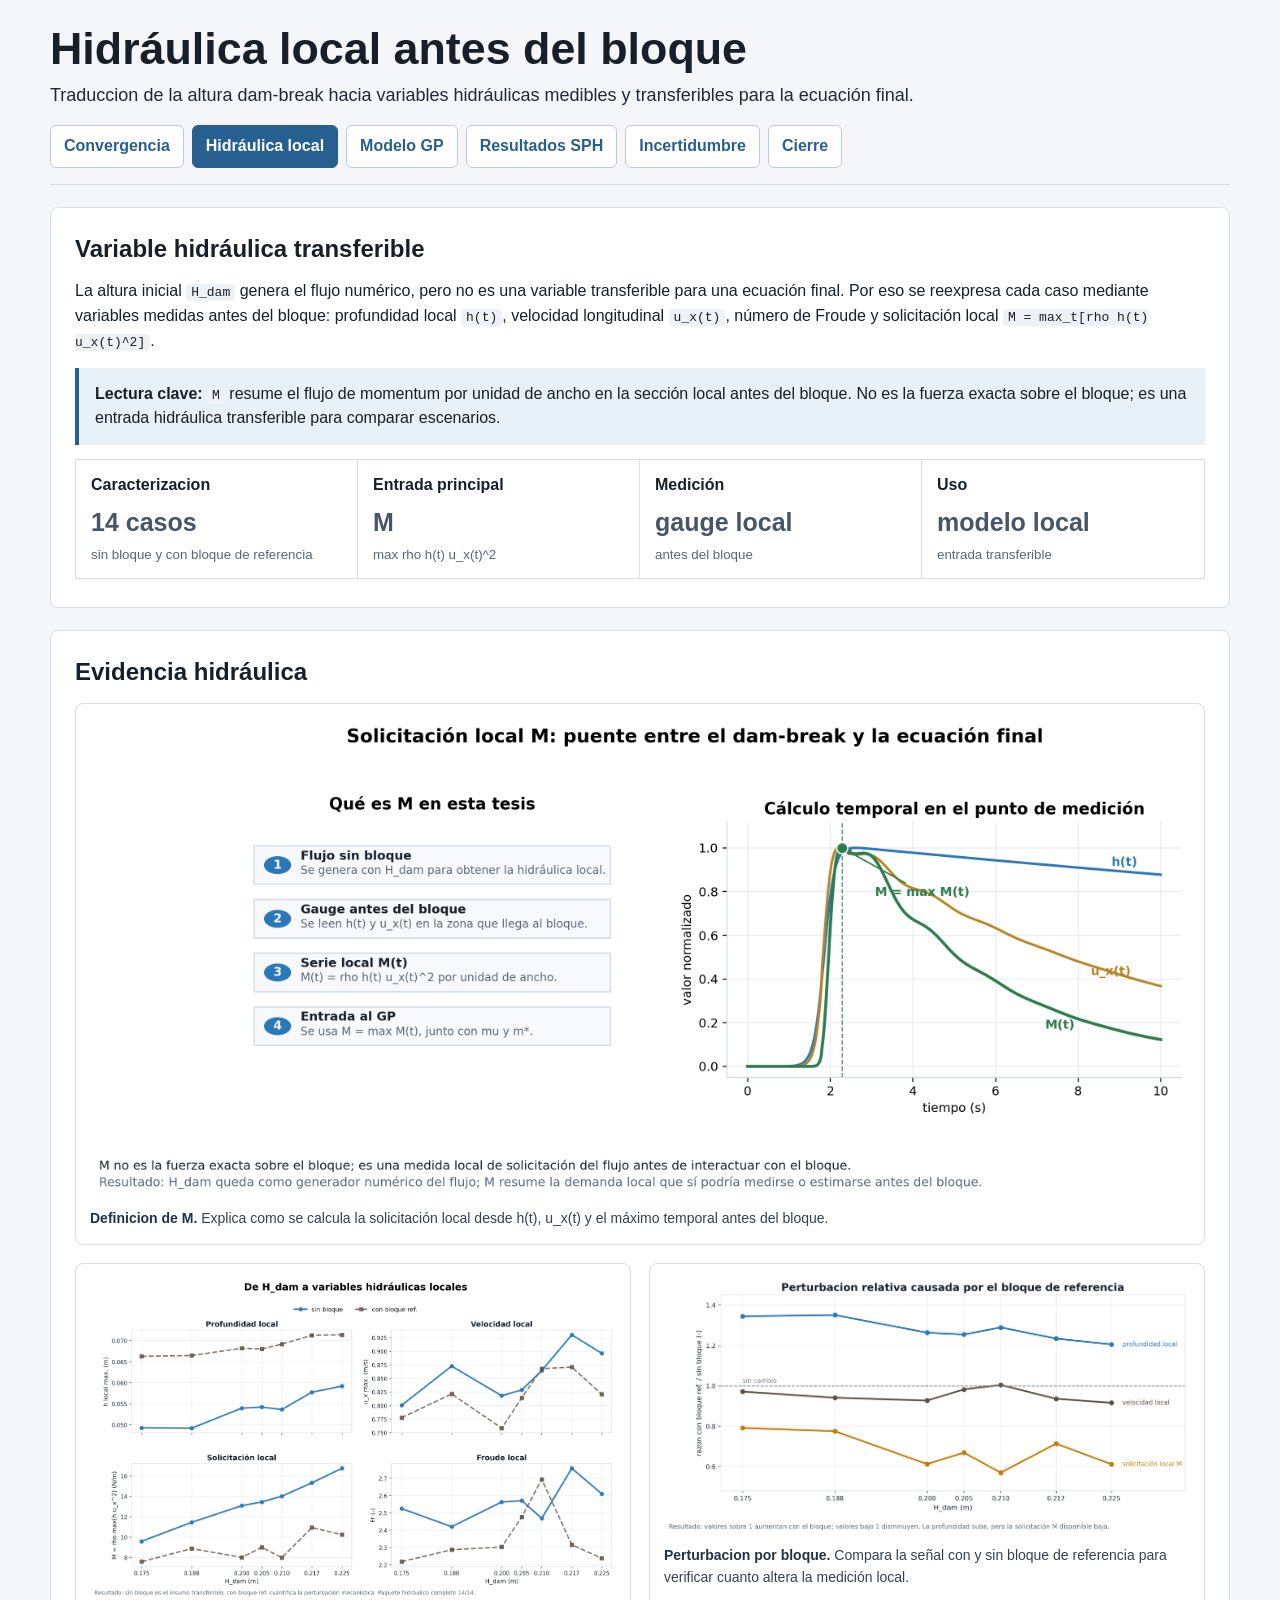
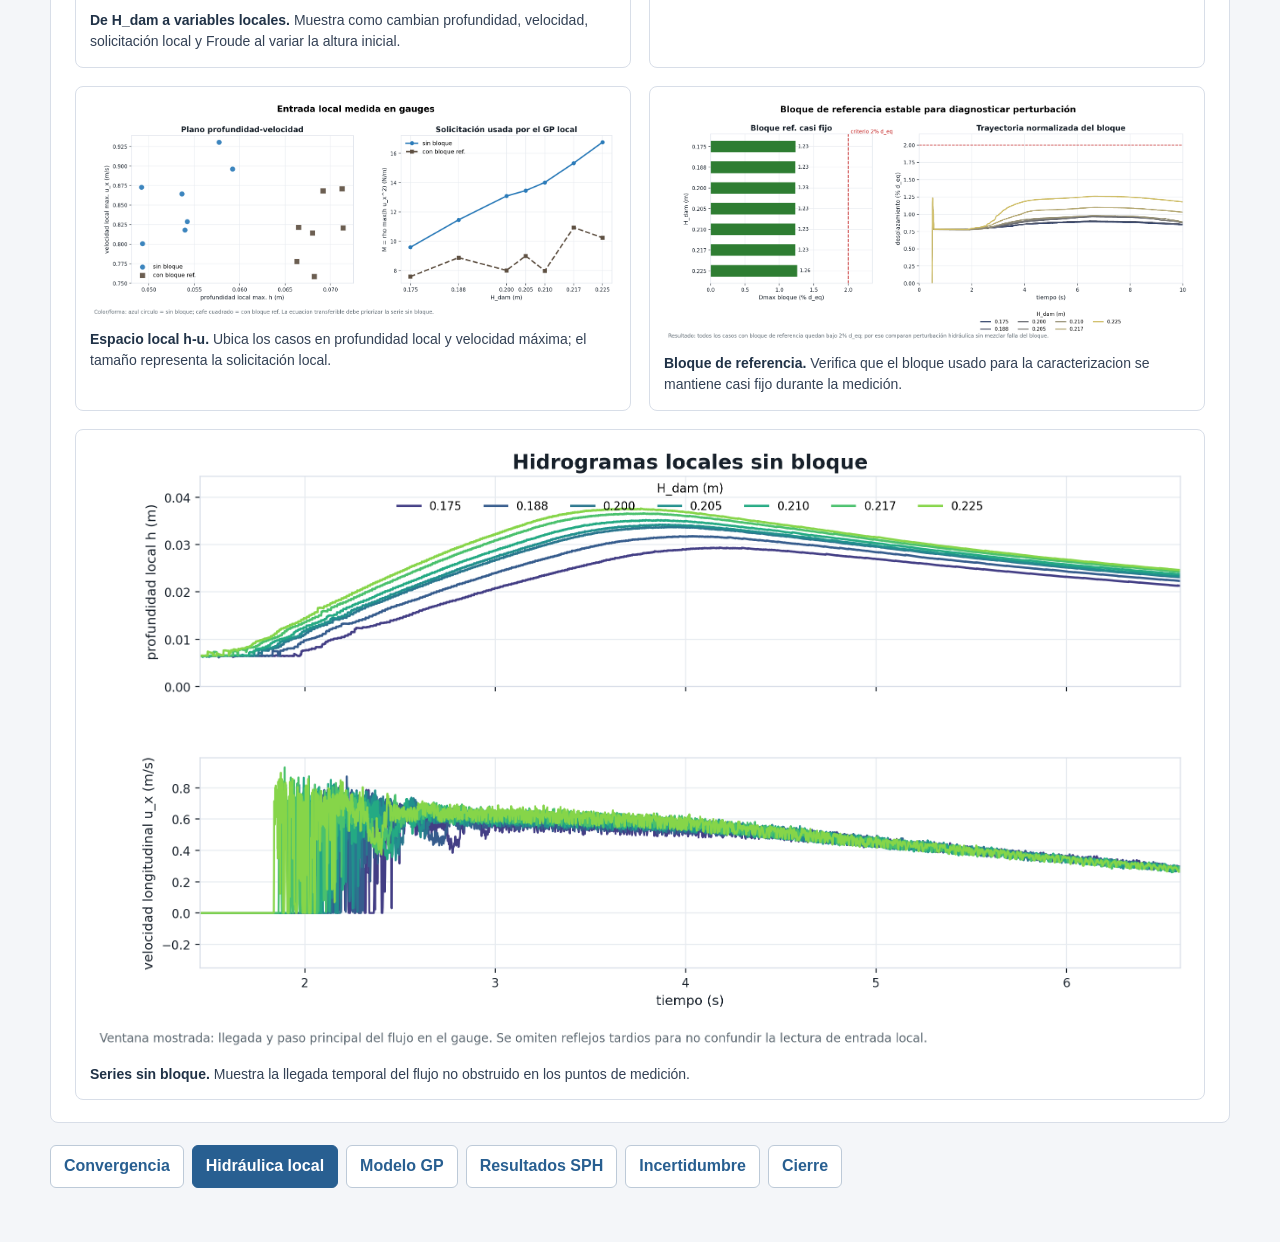
==== commit a82b03f0: "Polish and clean public thesis site" ====
--- a/hidraulica-preliminar/index.html
+++ b/hidraulica-preliminar/index.html
@@ -177,13 +177,19 @@
     <nav class="site-nav" aria-label="Navegación principal"><a href="../">Convergencia</a><a href="../hidraulica-preliminar/" aria-current="page">Hidráulica local</a><a href="../modelo-gp/">Modelo GP</a><a href="../post-convergencia/">Resultados SPH</a><a href="../incertidumbre-resolucion/">Incertidumbre</a><a href="../lo-que-viene/">Cierre</a></nav>
   </header>
   <section><h2>Variable hidráulica transferible</h2>
-<p>La altura inicial <code>H_dam</code> genera el flujo numerico, pero no es una variable transferible para una ecuación final. Por eso se reexpresa cada caso mediante variables medidas antes del bloque: profundidad local, velocidad longitudinal, número de Froude y solicitacion local <code>M = rho max(h u_x^2)</code>.</p>
-<div class="callout"><strong>Lectura clave:</strong> <code>M</code> resume la demanda hidrodinámica local del flujo no obstruido. No pretende ser una fuerza exacta sobre el bloque; es una variable de entrada más defendible que la altura dam-break.</div>
-<dl class="metric-grid"><div><dt>Caracterizacion</dt><dd>14 casos</dd><small>sin bloque y con bloque de referencia</small></div><div><dt>Entrada principal</dt><dd>M</dd><small>rho max(h u_x^2)</small></div><div><dt>Medición</dt><dd>antes del bloque</dd><small>flujo local no obstruido</small></div><div><dt>Uso</dt><dd>modelo local</dd><small>entrada transferible</small></div></dl></section><section><h2>Evidencia hidráulica</h2><div class="figure-grid"><figure class="">
+<p>La altura inicial <code>H_dam</code> genera el flujo numérico, pero no es una variable transferible para una ecuación final. Por eso se reexpresa cada caso mediante variables medidas antes del bloque: profundidad local <code>h(t)</code>, velocidad longitudinal <code>u_x(t)</code>, número de Froude y solicitación local <code>M = max_t[rho h(t) u_x(t)^2]</code>.</p>
+<div class="callout"><strong>Lectura clave:</strong> <code>M</code> resume el flujo de momentum por unidad de ancho en la sección local antes del bloque. No es la fuerza exacta sobre el bloque; es una entrada hidráulica transferible para comparar escenarios.</div>
+<dl class="metric-grid"><div><dt>Caracterizacion</dt><dd>14 casos</dd><small>sin bloque y con bloque de referencia</small></div><div><dt>Entrada principal</dt><dd>M</dd><small>max rho h(t) u_x(t)^2</small></div><div><dt>Medición</dt><dd>gauge local</dd><small>antes del bloque</small></div><div><dt>Uso</dt><dd>modelo local</dd><small>entrada transferible</small></div></dl></section><section><h2>Evidencia hidráulica</h2><div class="figure-grid"><figure class="wide">
+  <a href="figures/clean_m_definicion.png" target="_blank" aria-label="Abrir figura: Definicion de M">
+    <img src="figures/clean_m_definicion.png" alt="Definicion de M">
+  </a>
+  <figcaption><strong>Definicion de M.</strong> Explica como se calcula la solicitación local desde h(t), u_x(t) y el máximo temporal antes del bloque.</figcaption>
+</figure>
+<figure class="">
   <a href="figures/01_local_variables_by_h.png" target="_blank" aria-label="Abrir figura: De H_dam a variables locales">
     <img src="figures/01_local_variables_by_h.png" alt="De H_dam a variables locales">
   </a>
-  <figcaption><strong>De H_dam a variables locales.</strong> Muestra como cambian profundidad, velocidad, solicitacion local y Froude al variar la altura inicial.</figcaption>
+  <figcaption><strong>De H_dam a variables locales.</strong> Muestra como cambian profundidad, velocidad, solicitación local y Froude al variar la altura inicial.</figcaption>
 </figure>
 <figure class="">
   <a href="figures/02_with_block_ratios.png" target="_blank" aria-label="Abrir figura: Perturbacion por bloque">
@@ -195,7 +201,7 @@
   <a href="figures/03_local_feature_space.png" target="_blank" aria-label="Abrir figura: Espacio local h-u">
     <img src="figures/03_local_feature_space.png" alt="Espacio local h-u">
   </a>
-  <figcaption><strong>Espacio local h-u.</strong> Ubica los casos en profundidad local y velocidad máxima; el tamaño representa la solicitacion local.</figcaption>
+  <figcaption><strong>Espacio local h-u.</strong> Ubica los casos en profundidad local y velocidad máxima; el tamaño representa la solicitación local.</figcaption>
 </figure>
 <figure class="">
   <a href="figures/06_block_reference_motion.png" target="_blank" aria-label="Abrir figura: Bloque de referencia">
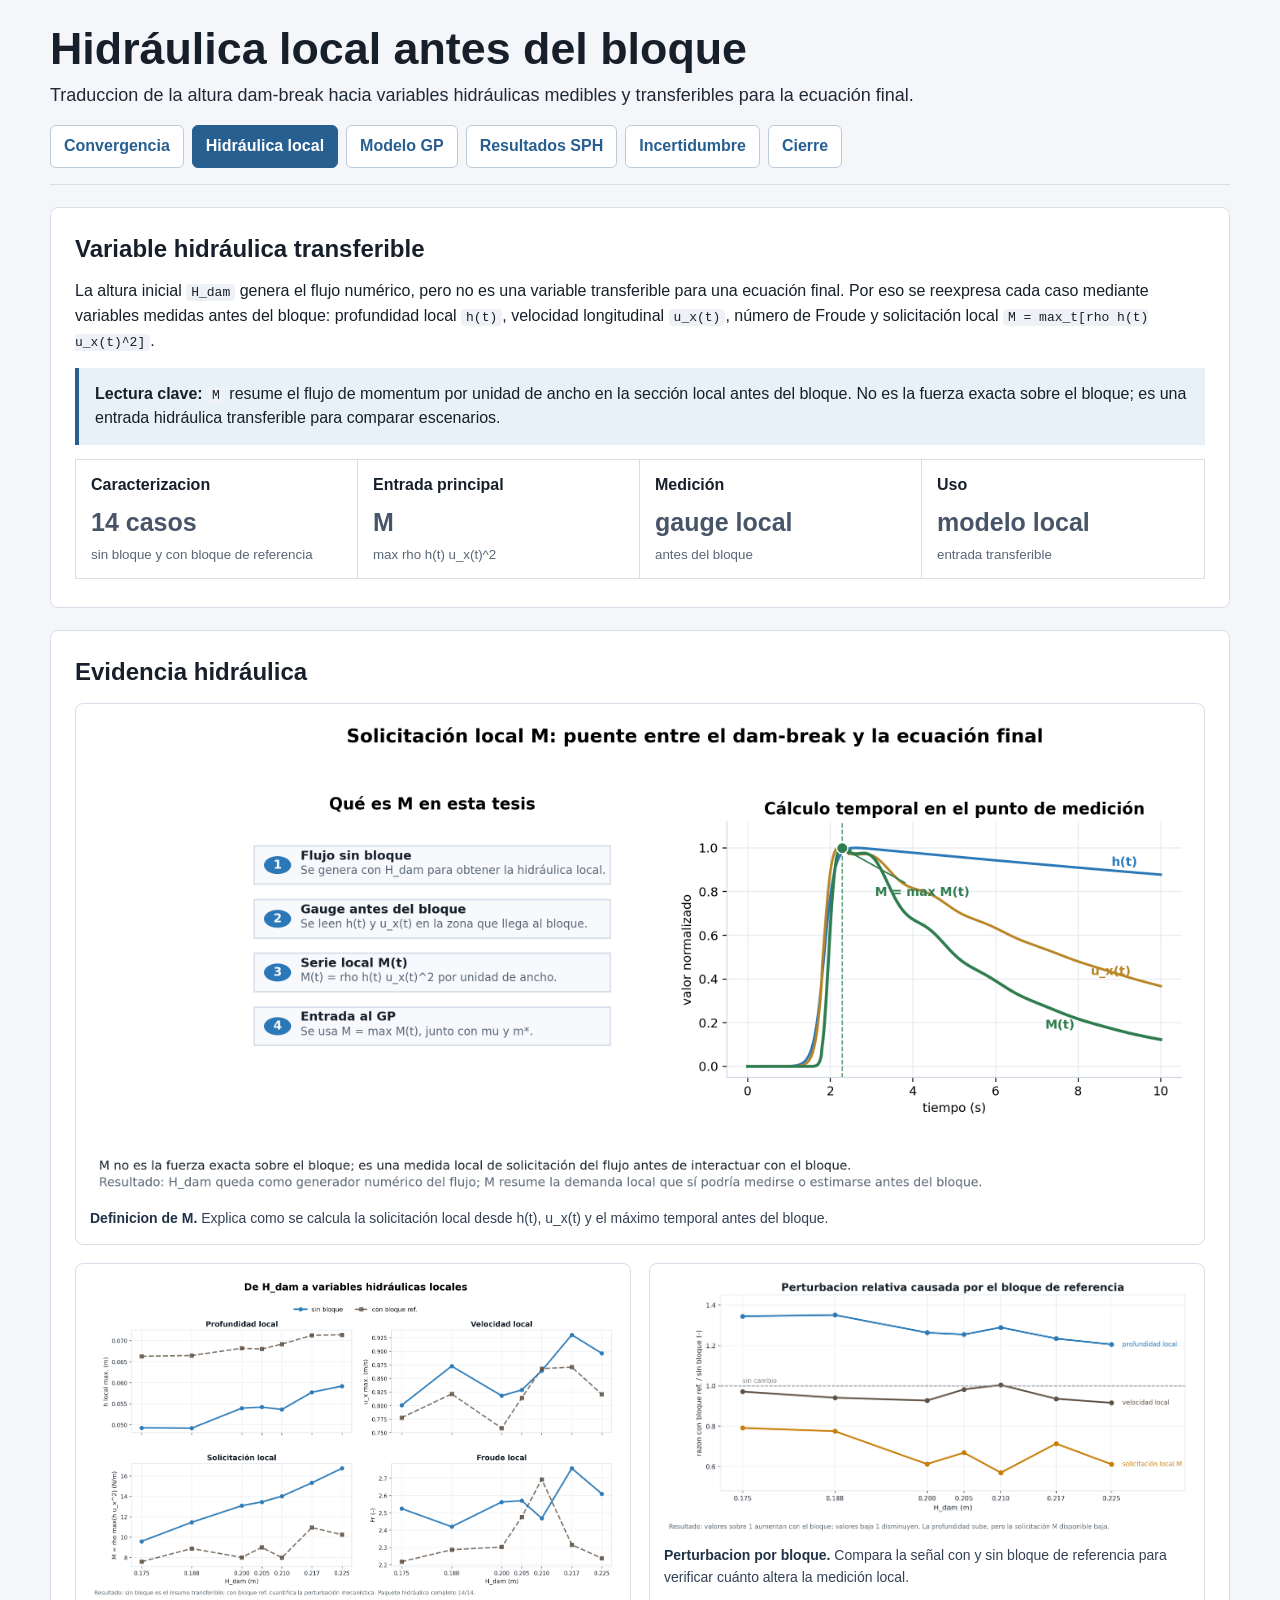
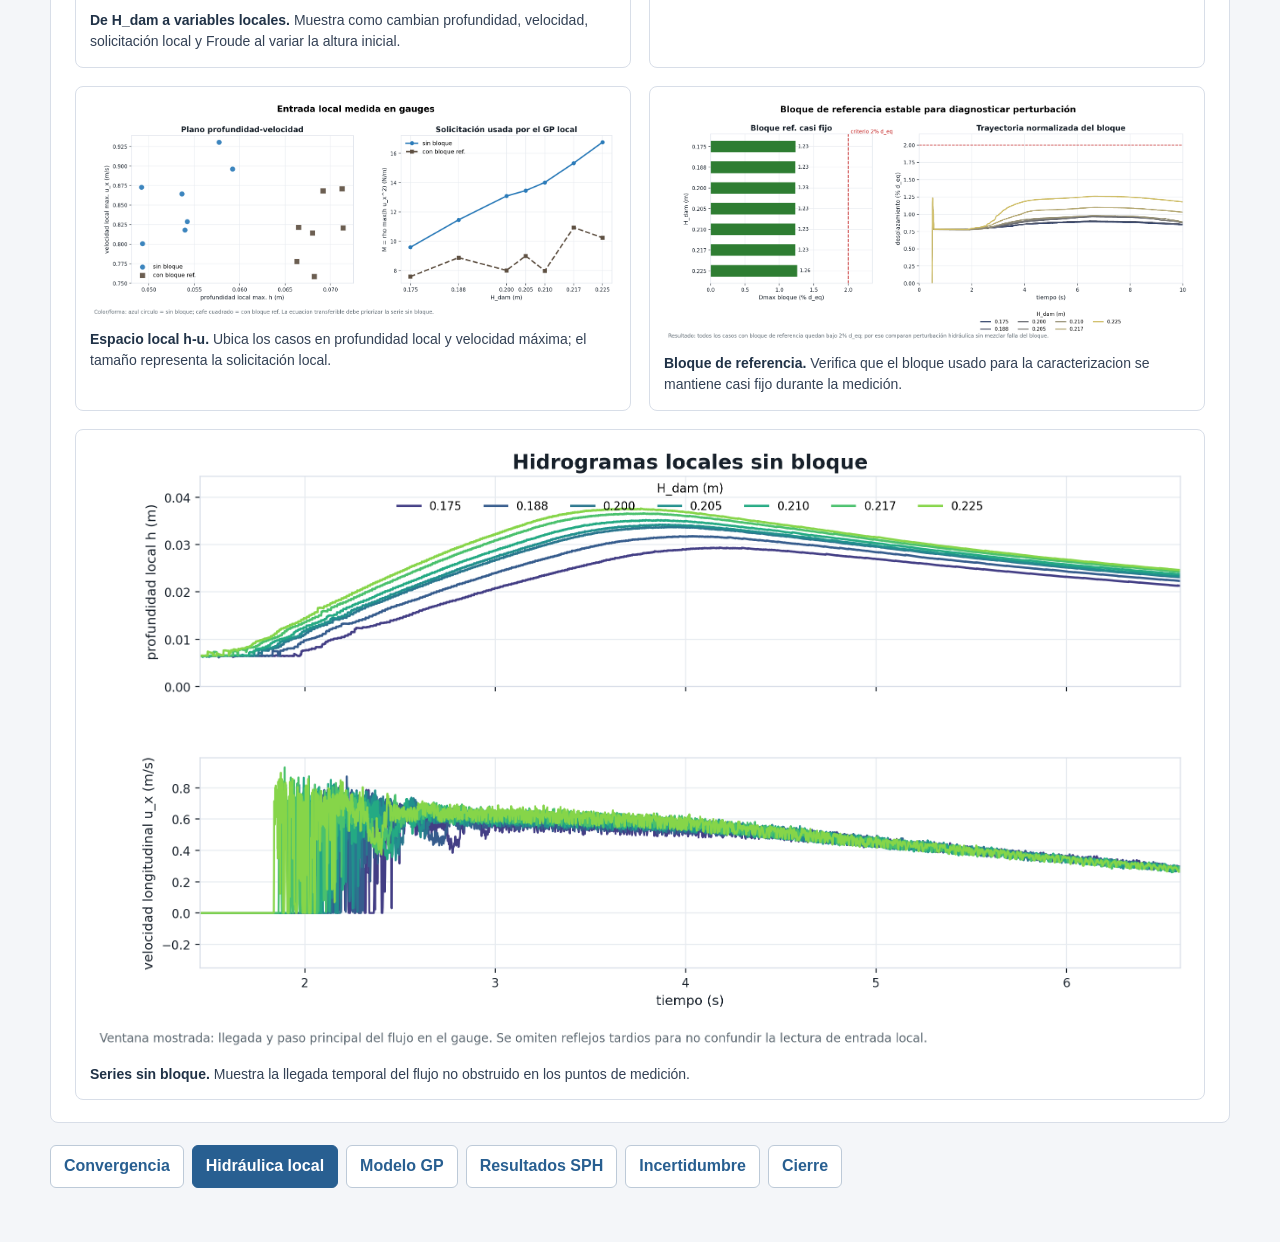
==== commit c2758c81: "Publish pre Monte Carlo GP readiness" ====
--- a/hidraulica-preliminar/index.html
+++ b/hidraulica-preliminar/index.html
@@ -195,7 +195,7 @@
   <a href="figures/02_with_block_ratios.png" target="_blank" aria-label="Abrir figura: Perturbacion por bloque">
     <img src="figures/02_with_block_ratios.png" alt="Perturbacion por bloque">
   </a>
-  <figcaption><strong>Perturbacion por bloque.</strong> Compara la señal con y sin bloque de referencia para verificar cuanto altera la medición local.</figcaption>
+  <figcaption><strong>Perturbacion por bloque.</strong> Compara la señal con y sin bloque de referencia para verificar cuánto altera la medición local.</figcaption>
 </figure>
 <figure class="">
   <a href="figures/03_local_feature_space.png" target="_blank" aria-label="Abrir figura: Espacio local h-u">
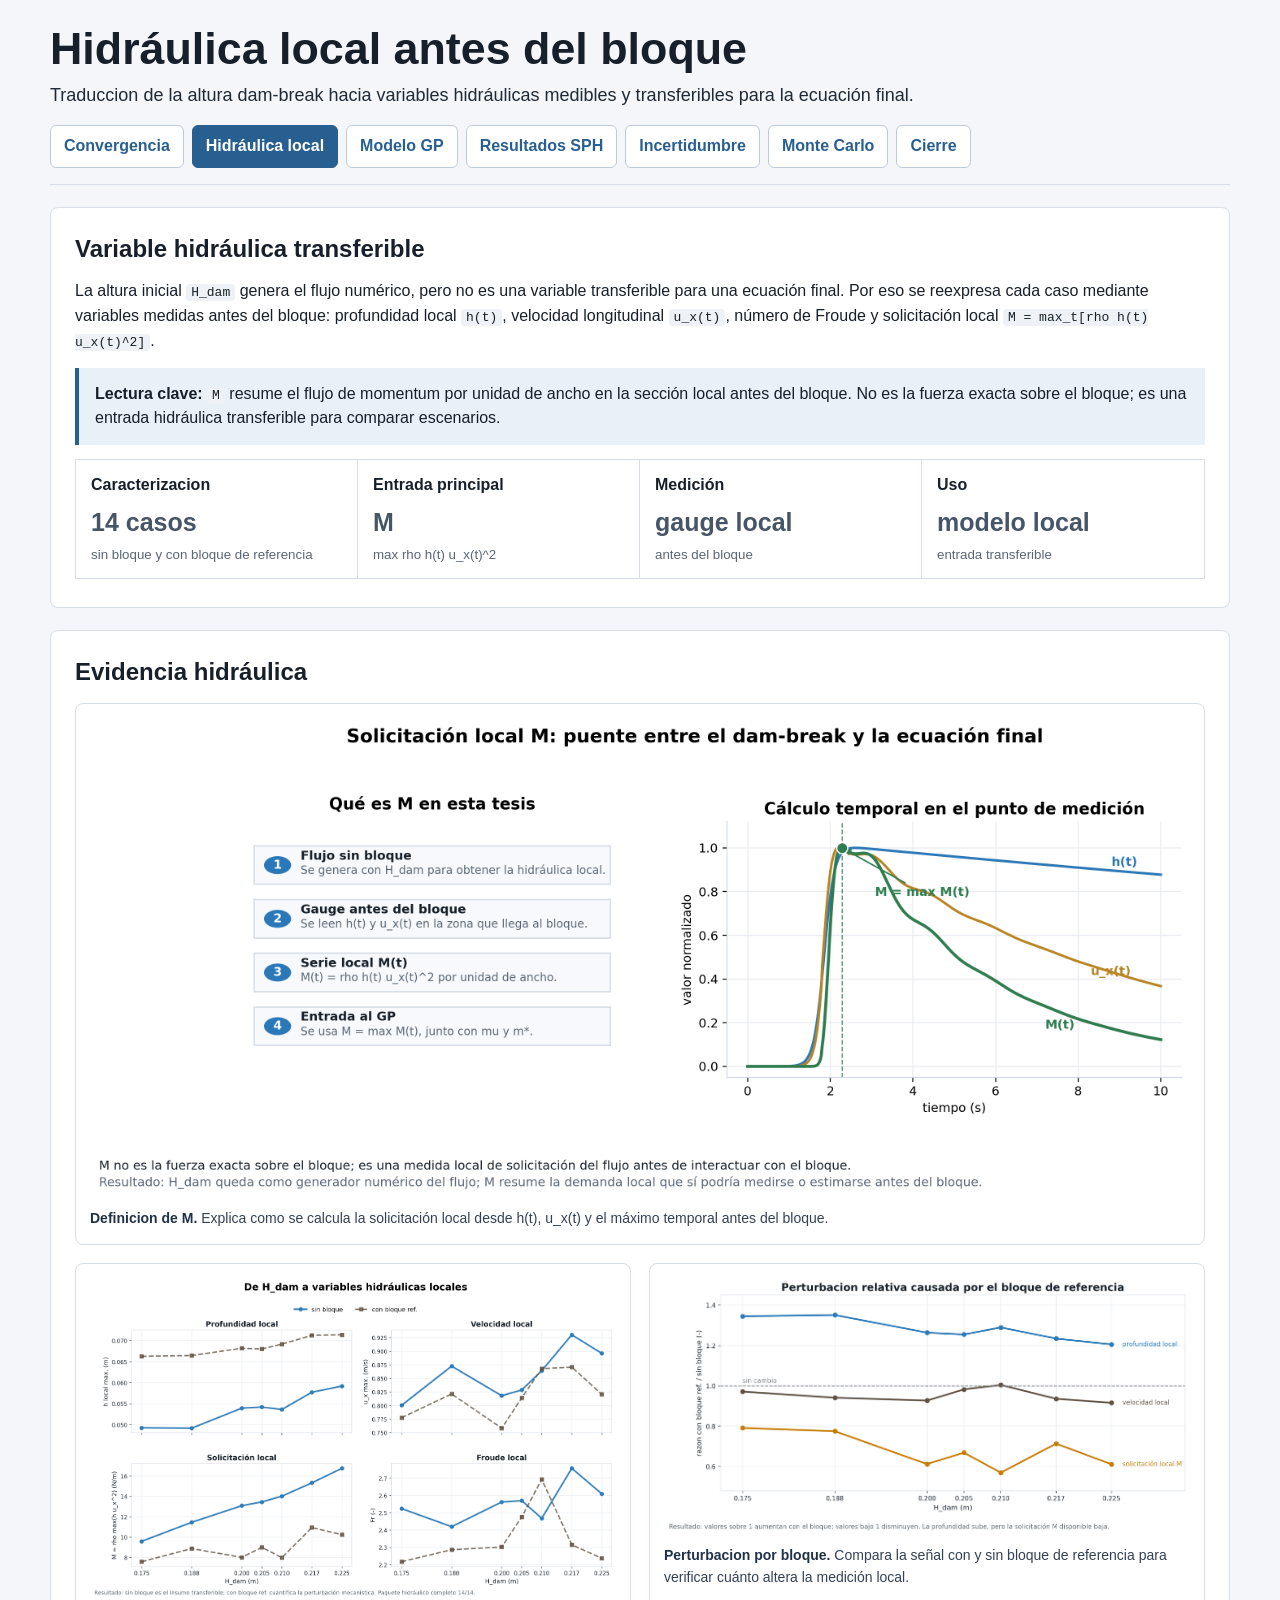
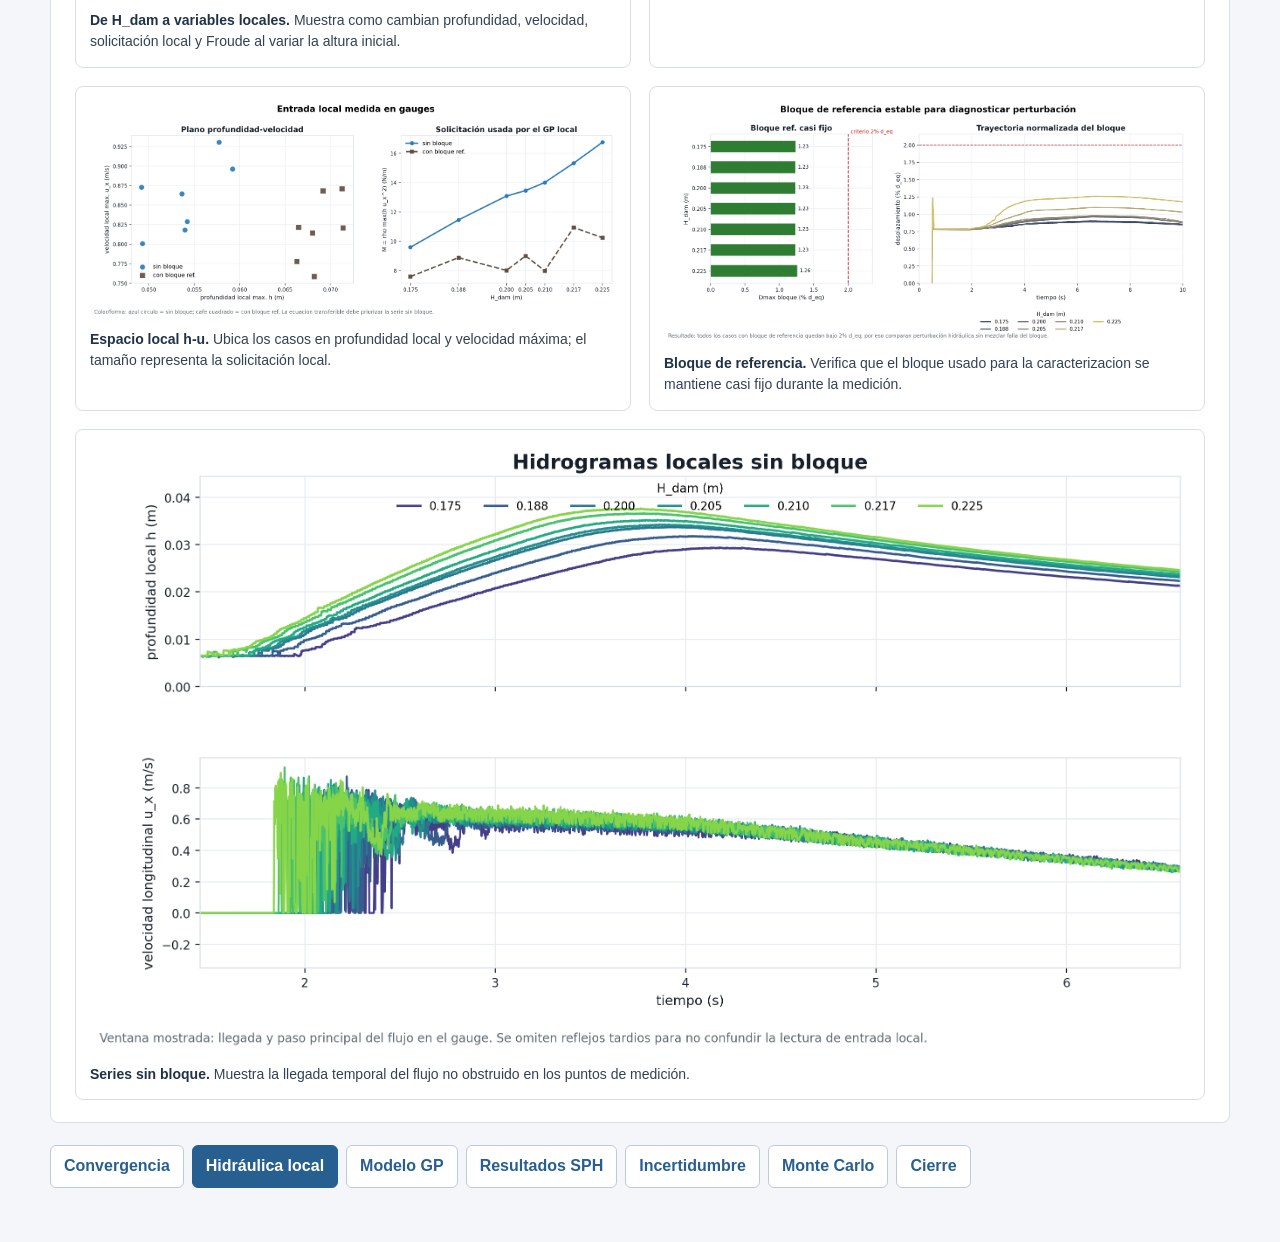
==== commit 3dc89358: "Publish Monte Carlo GP local page" ====
--- a/hidraulica-preliminar/index.html
+++ b/hidraulica-preliminar/index.html
@@ -137,6 +137,53 @@
   height: auto;
   border-radius: 4px;
 }
+.zoom-link {
+  display: block;
+  cursor: zoom-in;
+}
+.lightbox {
+  position: fixed;
+  inset: 0;
+  z-index: 50;
+  display: flex;
+  align-items: center;
+  justify-content: center;
+  padding: 28px;
+  background: rgba(15, 23, 42, 0.86);
+  opacity: 0;
+  pointer-events: none;
+  transition: opacity 0.16s ease;
+}
+.lightbox:target,
+.lightbox.is-open {
+  opacity: 1;
+  pointer-events: auto;
+}
+.lightbox img {
+  width: auto;
+  max-width: 96vw;
+  max-height: 88vh;
+  object-fit: contain;
+  background: #fff;
+  border-radius: 6px;
+  box-shadow: 0 16px 48px rgba(0,0,0,0.35);
+}
+.lightbox-close {
+  position: absolute;
+  top: 16px;
+  right: 20px;
+  border: 0;
+  min-width: 38px;
+  min-height: 38px;
+  display: inline-flex;
+  align-items: center;
+  justify-content: center;
+  border-radius: 999px;
+  background: #fff;
+  color: var(--ink);
+  font-weight: 800;
+  cursor: pointer;
+}
 figcaption {
   margin-top: 10px;
   color: #334155;
@@ -174,50 +221,111 @@
   <header class="top">
     <h1>Hidráulica local antes del bloque</h1>
     <p class="lead">Traduccion de la altura dam-break hacia variables hidráulicas medibles y transferibles para la ecuación final.</p>
-    <nav class="site-nav" aria-label="Navegación principal"><a href="../">Convergencia</a><a href="../hidraulica-preliminar/" aria-current="page">Hidráulica local</a><a href="../modelo-gp/">Modelo GP</a><a href="../post-convergencia/">Resultados SPH</a><a href="../incertidumbre-resolucion/">Incertidumbre</a><a href="../lo-que-viene/">Cierre</a></nav>
+    <nav class="site-nav" aria-label="Navegación principal"><a href="../">Convergencia</a><a href="../hidraulica-preliminar/" aria-current="page">Hidráulica local</a><a href="../modelo-gp/">Modelo GP</a><a href="../post-convergencia/">Resultados SPH</a><a href="../incertidumbre-resolucion/">Incertidumbre</a><a href="../monte-carlo/">Monte Carlo</a><a href="../lo-que-viene/">Cierre</a></nav>
   </header>
   <section><h2>Variable hidráulica transferible</h2>
 <p>La altura inicial <code>H_dam</code> genera el flujo numérico, pero no es una variable transferible para una ecuación final. Por eso se reexpresa cada caso mediante variables medidas antes del bloque: profundidad local <code>h(t)</code>, velocidad longitudinal <code>u_x(t)</code>, número de Froude y solicitación local <code>M = max_t[rho h(t) u_x(t)^2]</code>.</p>
 <div class="callout"><strong>Lectura clave:</strong> <code>M</code> resume el flujo de momentum por unidad de ancho en la sección local antes del bloque. No es la fuerza exacta sobre el bloque; es una entrada hidráulica transferible para comparar escenarios.</div>
 <dl class="metric-grid"><div><dt>Caracterizacion</dt><dd>14 casos</dd><small>sin bloque y con bloque de referencia</small></div><div><dt>Entrada principal</dt><dd>M</dd><small>max rho h(t) u_x(t)^2</small></div><div><dt>Medición</dt><dd>gauge local</dd><small>antes del bloque</small></div><div><dt>Uso</dt><dd>modelo local</dd><small>entrada transferible</small></div></dl></section><section><h2>Evidencia hidráulica</h2><div class="figure-grid"><figure class="wide">
-  <a href="figures/clean_m_definicion.png" target="_blank" aria-label="Abrir figura: Definicion de M">
+  <a class="zoom-link" href="#zoom-figures-clean-m-definicion-png" aria-label="Ampliar figura: Definicion de M">
     <img src="figures/clean_m_definicion.png" alt="Definicion de M">
   </a>
   <figcaption><strong>Definicion de M.</strong> Explica como se calcula la solicitación local desde h(t), u_x(t) y el máximo temporal antes del bloque.</figcaption>
+  <div class="lightbox" id="zoom-figures-clean-m-definicion-png" aria-label="Figura ampliada: Definicion de M">
+    <button class="lightbox-close" type="button" aria-label="Cerrar figura ampliada">×</button>
+    <img src="figures/clean_m_definicion.png" alt="Definicion de M ampliada">
+  </div>
 </figure>
 <figure class="">
-  <a href="figures/01_local_variables_by_h.png" target="_blank" aria-label="Abrir figura: De H_dam a variables locales">
+  <a class="zoom-link" href="#zoom-figures-01-local-variables-by-h-png" aria-label="Ampliar figura: De H_dam a variables locales">
     <img src="figures/01_local_variables_by_h.png" alt="De H_dam a variables locales">
   </a>
   <figcaption><strong>De H_dam a variables locales.</strong> Muestra como cambian profundidad, velocidad, solicitación local y Froude al variar la altura inicial.</figcaption>
+  <div class="lightbox" id="zoom-figures-01-local-variables-by-h-png" aria-label="Figura ampliada: De H_dam a variables locales">
+    <button class="lightbox-close" type="button" aria-label="Cerrar figura ampliada">×</button>
+    <img src="figures/01_local_variables_by_h.png" alt="De H_dam a variables locales ampliada">
+  </div>
 </figure>
 <figure class="">
-  <a href="figures/02_with_block_ratios.png" target="_blank" aria-label="Abrir figura: Perturbacion por bloque">
+  <a class="zoom-link" href="#zoom-figures-02-with-block-ratios-png" aria-label="Ampliar figura: Perturbacion por bloque">
     <img src="figures/02_with_block_ratios.png" alt="Perturbacion por bloque">
   </a>
   <figcaption><strong>Perturbacion por bloque.</strong> Compara la señal con y sin bloque de referencia para verificar cuánto altera la medición local.</figcaption>
+  <div class="lightbox" id="zoom-figures-02-with-block-ratios-png" aria-label="Figura ampliada: Perturbacion por bloque">
+    <button class="lightbox-close" type="button" aria-label="Cerrar figura ampliada">×</button>
+    <img src="figures/02_with_block_ratios.png" alt="Perturbacion por bloque ampliada">
+  </div>
 </figure>
 <figure class="">
-  <a href="figures/03_local_feature_space.png" target="_blank" aria-label="Abrir figura: Espacio local h-u">
+  <a class="zoom-link" href="#zoom-figures-03-local-feature-space-png" aria-label="Ampliar figura: Espacio local h-u">
     <img src="figures/03_local_feature_space.png" alt="Espacio local h-u">
   </a>
   <figcaption><strong>Espacio local h-u.</strong> Ubica los casos en profundidad local y velocidad máxima; el tamaño representa la solicitación local.</figcaption>
+  <div class="lightbox" id="zoom-figures-03-local-feature-space-png" aria-label="Figura ampliada: Espacio local h-u">
+    <button class="lightbox-close" type="button" aria-label="Cerrar figura ampliada">×</button>
+    <img src="figures/03_local_feature_space.png" alt="Espacio local h-u ampliada">
+  </div>
 </figure>
 <figure class="">
-  <a href="figures/06_block_reference_motion.png" target="_blank" aria-label="Abrir figura: Bloque de referencia">
+  <a class="zoom-link" href="#zoom-figures-06-block-reference-motion-png" aria-label="Ampliar figura: Bloque de referencia">
     <img src="figures/06_block_reference_motion.png" alt="Bloque de referencia">
   </a>
   <figcaption><strong>Bloque de referencia.</strong> Verifica que el bloque usado para la caracterizacion se mantiene casi fijo durante la medición.</figcaption>
+  <div class="lightbox" id="zoom-figures-06-block-reference-motion-png" aria-label="Figura ampliada: Bloque de referencia">
+    <button class="lightbox-close" type="button" aria-label="Cerrar figura ampliada">×</button>
+    <img src="figures/06_block_reference_motion.png" alt="Bloque de referencia ampliada">
+  </div>
 </figure>
 <figure class="wide">
-  <a href="figures/04_unblocked_hydrographs.png" target="_blank" aria-label="Abrir figura: Series sin bloque">
+  <a class="zoom-link" href="#zoom-figures-04-unblocked-hydrographs-png" aria-label="Ampliar figura: Series sin bloque">
     <img src="figures/04_unblocked_hydrographs.png" alt="Series sin bloque">
   </a>
   <figcaption><strong>Series sin bloque.</strong> Muestra la llegada temporal del flujo no obstruido en los puntos de medición.</figcaption>
+  <div class="lightbox" id="zoom-figures-04-unblocked-hydrographs-png" aria-label="Figura ampliada: Series sin bloque">
+    <button class="lightbox-close" type="button" aria-label="Cerrar figura ampliada">×</button>
+    <img src="figures/04_unblocked_hydrographs.png" alt="Series sin bloque ampliada">
+  </div>
 </figure></div></section>
   <footer class="footer-nav">
-    <nav class="site-nav" aria-label="Navegación principal"><a href="../">Convergencia</a><a href="../hidraulica-preliminar/" aria-current="page">Hidráulica local</a><a href="../modelo-gp/">Modelo GP</a><a href="../post-convergencia/">Resultados SPH</a><a href="../incertidumbre-resolucion/">Incertidumbre</a><a href="../lo-que-viene/">Cierre</a></nav>
+    <nav class="site-nav" aria-label="Navegación principal"><a href="../">Convergencia</a><a href="../hidraulica-preliminar/" aria-current="page">Hidráulica local</a><a href="../modelo-gp/">Modelo GP</a><a href="../post-convergencia/">Resultados SPH</a><a href="../incertidumbre-resolucion/">Incertidumbre</a><a href="../monte-carlo/">Monte Carlo</a><a href="../lo-que-viene/">Cierre</a></nav>
   </footer>
 </main>
+<script>
+(function () {
+  var lastScrollY = 0;
+  function closeLightbox() {
+    var y = lastScrollY || window.scrollY || 0;
+    document.querySelectorAll(".lightbox.is-open").forEach(function (box) {
+      box.classList.remove("is-open");
+    });
+    if (window.location.hash && window.location.hash.indexOf("#zoom-") === 0) {
+      window.history.replaceState(null, document.title, window.location.pathname + window.location.search);
+    }
+    window.scrollTo(0, y);
+  }
+  document.addEventListener("click", function (event) {
+    var openLink = event.target.closest && event.target.closest("a.zoom-link");
+    if (openLink) {
+      event.preventDefault();
+      lastScrollY = window.scrollY || document.documentElement.scrollTop || 0;
+      var box = document.querySelector(openLink.getAttribute("href"));
+      if (box) {
+        box.classList.add("is-open");
+      }
+      return;
+    }
+    var closeButton = event.target.closest && event.target.closest(".lightbox-close");
+    if (closeButton || (event.target.classList && event.target.classList.contains("lightbox"))) {
+      event.preventDefault();
+      closeLightbox();
+    }
+  });
+  document.addEventListener("keydown", function (event) {
+    if (event.key === "Escape") {
+      closeLightbox();
+    }
+  });
+}());
+</script>
 </body>
 </html>
